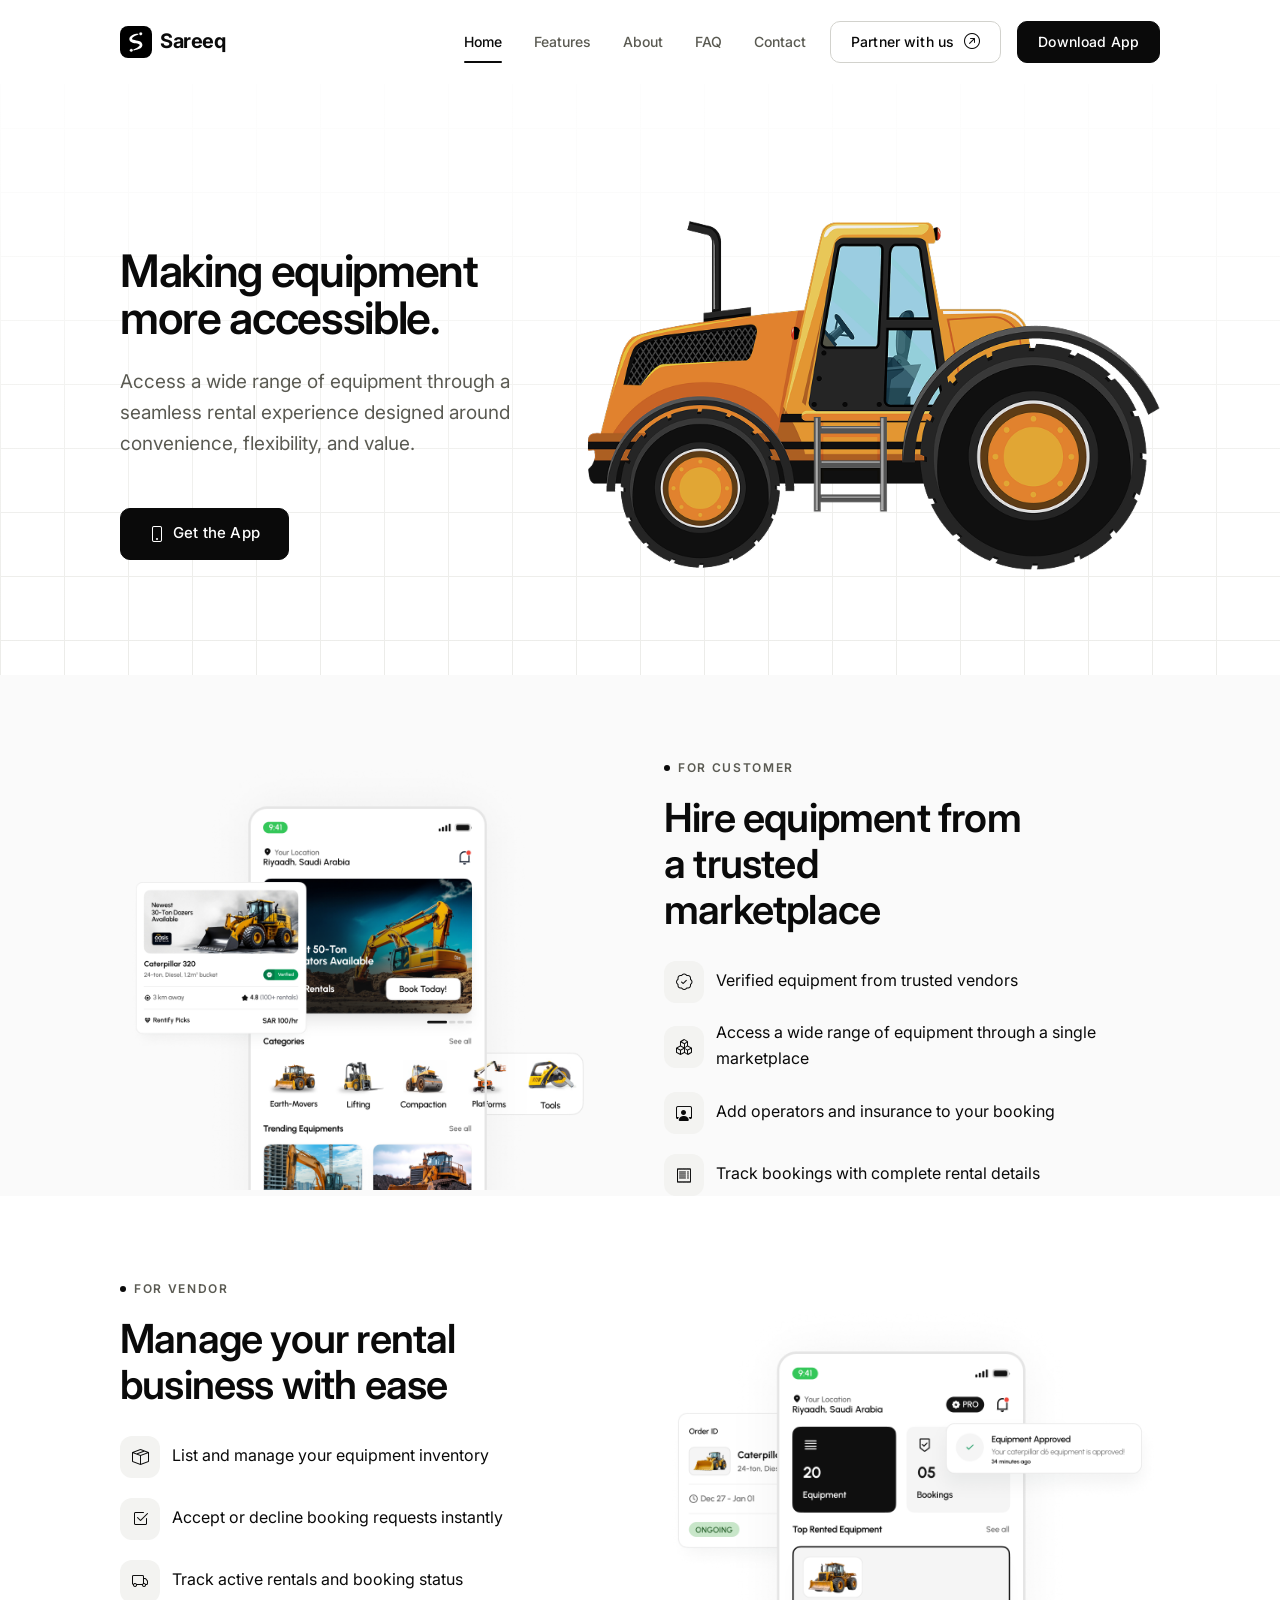
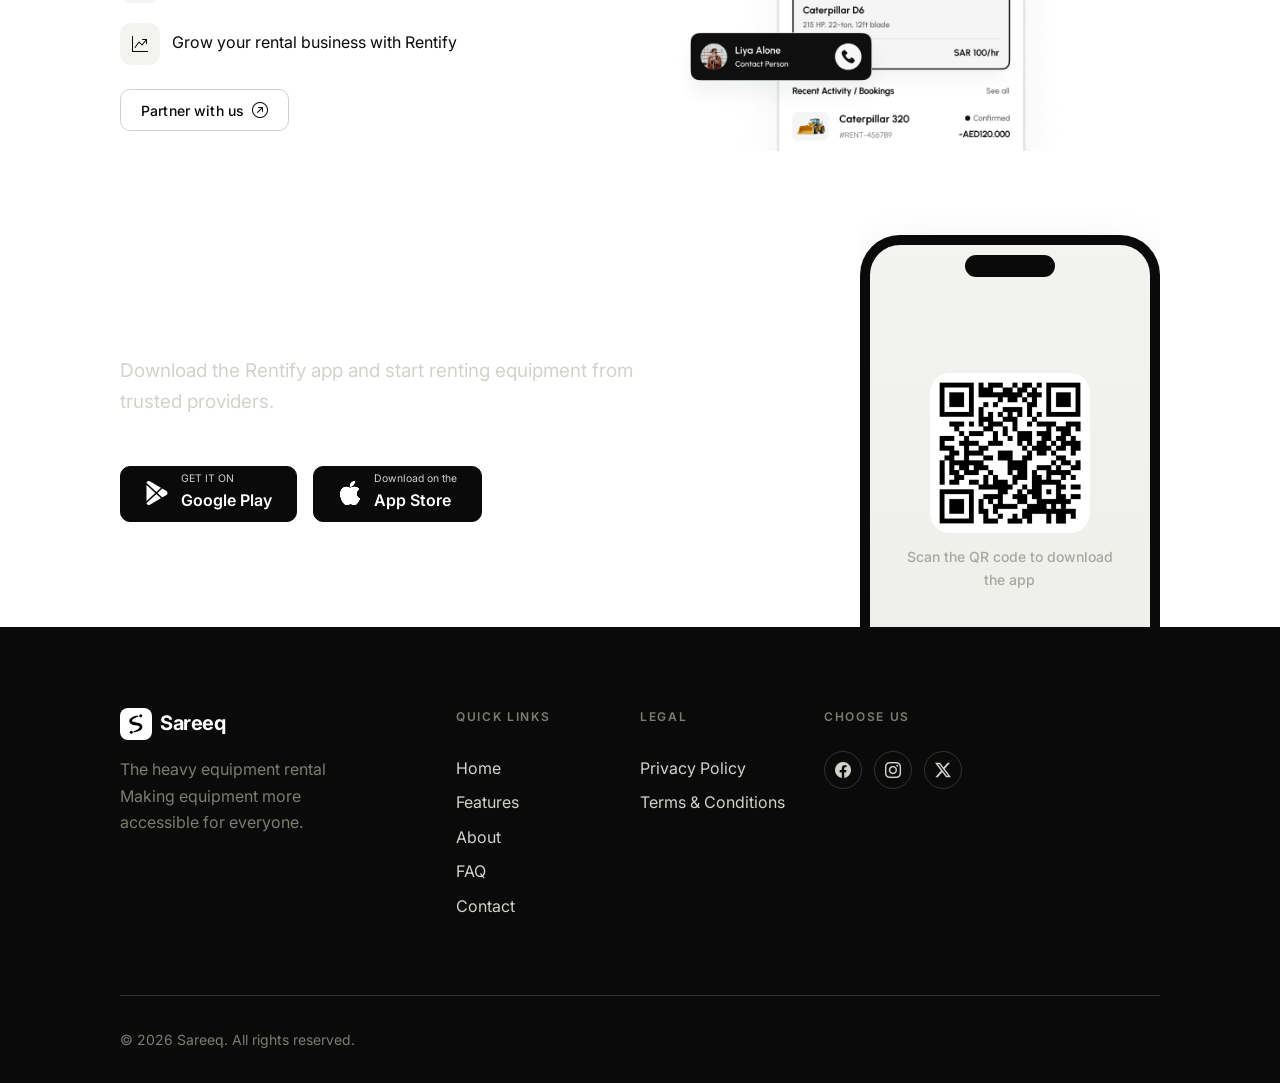
==== index.html @ f8e953ea "commit" ====
<!DOCTYPE html>
<html lang="en">

<head>
  <meta charset="UTF-8">
  <meta name="viewport" content="width=device-width, initial-scale=1.0">
  <title>Sareeq | Home</title>
  <meta name="description"
    content="Rentify is the equipment rental marketplace that connects renters with verified vendors. Browse, book and manage rentals from your phone — or list your own equipment and grow your rental business.">
  <meta name="keywords" content="equipment rental app, rent equipment, rental marketplace, vendor rental app, Rentify">
  <meta name="author" content="Rentify">

  <!-- Open Graph -->
  <meta property="og:type" content="website">
  <meta property="og:title" content="Rentify — Rent Any Equipment. From People You Can Trust.">
  <meta property="og:description"
    content="Browse, book and manage equipment rentals from verified vendors. Download the Rentify app for customers or vendors.">
  <meta property="og:image" content="assets/images/og-cover.jpg">
  <meta property="og:url" content="https://www.rentify.app/">

  <!-- Twitter -->
  <meta name="twitter:card" content="summary_large_image">
  <meta name="twitter:title" content="Rentify — Rent Any Equipment. From People You Can Trust.">
  <meta name="twitter:description" content="The equipment rental marketplace for customers and vendors.">
  <meta name="twitter:image" content="assets/images/og-cover.jpg">

  <link rel="icon" type="image/png" href="assets/images/favicon.png">

  <!-- Fonts -->
  <link rel="preconnect" href="https://fonts.googleapis.com">
  <link rel="preconnect" href="https://fonts.gstatic.com" crossorigin>
  <link href="https://fonts.googleapis.com/css2?family=Inter:wght@400;500;600;700&display=swap" rel="stylesheet">

  <!-- Bootstrap 5.3 -->
  <link href="https://cdn.jsdelivr.net/npm/bootstrap@5.3.3/dist/css/bootstrap.min.css" rel="stylesheet">
  <!-- Bootstrap Icons -->
  <link rel="stylesheet" href="https://cdn.jsdelivr.net/npm/bootstrap-icons@1.11.3/font/bootstrap-icons.css">

  <!-- Rentify Styles -->
  <link rel="stylesheet" href="assets/css/style.css">
  <link rel="stylesheet" href="assets/css/responsive.css">
</head>

<body>

  <!-- ============================================================
       SECTION 1 — NAVIGATION
  ============================================================= -->
  <header class="navbar-rentify">
    <div class="navbar-inner">
      <a href="index.html" class="navbar-logo">
        <img src="assets/images/logo_black.svg" alt="logo_black">
        Sareeq
      </a>
      <div class="d-flex gap-4">
        <nav class="navbar-links" id="navbarLinks" aria-label="Primary">
          <a href="index.html" class="navbar-link is-active">Home</a>
          <a href="pages/features.html" class="navbar-link">Features</a>
          <a href="pages/about.html" class="navbar-link">About</a>
          <a href="pages/faq.html" class="navbar-link">FAQ</a>
          <a href="pages/support.html" class="navbar-link">Contact</a>
        </nav>

        <div class="navbar-cta">
          <a href="#download" class="btn-rentify btn-secondary-rentify btn-rentify-sm d-none d-lg-inline-flex">
            Partner with us <i class="bi bi-arrow-up-right-circle "></i>
          </a>
          <a href="#download" class="btn-rentify btn-primary-rentify btn-rentify-sm d-none d-lg-inline-flex">
            Download App
          </a>
          <button class="navbar-toggle" id="navbarToggle" aria-label="Toggle menu" aria-expanded="false"
            aria-controls="navbarLinks">
            <i class="bi bi-list"></i>
          </button>
        </div>
      </div>
    </div>
  </header>
  <main>

    <!-- ============================================================
         SECTION 2 — HERO
    ============================================================= -->
    <section class="hero-bg-grid"
      style="padding-top: calc(var(--navbar-height) + var(--space-4xl)); padding-bottom: var(--space-3xl);">
      <div class="container-rentify">
        <div class="row align-items-center g-5">
          <div class="col-lg-5" data-animate>
            <!-- <span class="text-eyebrow">YOUR RENTAL PARTNER</span> -->
            <h1 class="text-display mt-3">Making equipment more accessible.</h1>
            <p class="text-body-lg mt-4" style="max-width: 480px;">
              Access a wide range of equipment through a seamless rental experience designed around convenience,
              flexibility, and value.
            </p>
            <div class="d-flex flex-wrap gap-3 mt-5 hero-actions">
              <a href="#download" class="btn-rentify btn-primary-rentify">
                <i class="bi bi-phone"></i> Get the App
              </a>
            </div>

            <!-- <div class="stat-inline mt-5 pt-3">
              <div class="stat-inline-item">
                <p class="text-h3 mb-0">12K+</p>
                <p class="text-caption mb-0">Verified vendors</p>
              </div>
              <div class="stat-inline-item">
                <p class="text-h3 mb-0">80K+</p>
                <p class="text-caption mb-0">Items listed</p>
              </div>
              <div class="stat-inline-item">
                <p class="text-h3 mb-0">4.8/5</p>
                <p class="text-caption mb-0">Average rating</p>
              </div>
            </div> -->
          </div>

          <div class="col-lg-7 hero-img" data-animate data-delay="150">
            <!-- <div class="d-flex justify-content-center gap-4 position-relative">
              <div class="phone-mockup" style="margin-top: 3rem;">
                <div class="phone-mockup-notch"></div>
                <div class="phone-mockup-screen">
                  <div class="app-screen-placeholder">
                    <i class="bi bi-camera-reels"></i>
                    <span>Customer App Screenshot</span>
                  </div>
                </div>
              </div>
              <div class="phone-mockup d-none d-md-block">
                <div class="phone-mockup-notch"></div>
                <div class="phone-mockup-screen">
                  <div class="app-screen-placeholder">
                    <i class="bi bi-graph-up"></i>
                    <span>Vendor App Screenshot</span>
                  </div>
                </div>
              </div>
            </div> -->
            <img src="assets/images/hero_img.png" alt="">
          </div>
        </div>
      </div>
    </section>
    <!-- ============================================================
         SECTION 5 — CUSTOMER APP SHOWCASE
    ============================================================= -->
    <section class="section section-alt pb-0" id="customer-showcase">
      <div class="container-rentify">
        <div class="row align-items-center g-5">
          <div class="col-lg-6 order-lg-2" data-animate>
            <span class="text-eyebrow">For Customer</span>
            <h2 class="text-h2 mt-3 w-75">Hire equipment from a trusted marketplace</h2>
            <ul class="persona-card-list mt-4">
              <li>
                <i class="bi bi-patch-check"></i>
                Verified equipment from trusted vendors
              </li>

              <li>
                <i class="bi bi-boxes"></i>
                Access a wide range of equipment through a single marketplace
              </li>

              <li>
                <i class="bi bi-person-workspace"></i>
                Add operators and insurance to your booking
              </li>

              <li>
                <i class="bi bi-receipt"></i>
                Track bookings with complete rental details
              </li>
            </ul>
          </div>
          <div class="col-lg-6 order-lg-1 d-flex justify-content-center" data-animate data-delay="120">
            <!-- <div class="phone-mockup">
              <div class="phone-mockup-notch"></div>
              <div class="phone-mockup-screen">
                <div class="app-screen-placeholder">
                  <i class="bi bi-grid"></i>
                  <span>Search &amp; Browse Screenshot</span>
                </div>
              </div>
            </div> -->
            <img src="assets/images/Customer_img_1.png" alt="" class="img-fluid">
          </div>
        </div>
      </div>
    </section>

    <!-- ============================================================
         SECTION 6 — VENDOR APP SHOWCASE
    ============================================================= -->
    <section class="section pb-0" id="vendor-showcase">
      <div class="container-rentify">
        <div class="row align-items-center g-5">
          <div class="col-lg-6" data-animate data-delay="120">
            <span class="text-eyebrow">For Vendor</span>
            <h2 class="text-h2 mt-3">Manage your rental <br> business with ease</h2>
            <ul class="persona-card-list mt-4">
              <li>
                <i class="bi bi-box-seam"></i>
                List and manage your equipment inventory
              </li>

              <li>
                <i class="bi bi-check2-square"></i>
                Accept or decline booking requests instantly
              </li>

              <li>
                <i class="bi bi-truck"></i>
                Track active rentals and booking status
              </li>

              <li>
                <i class="bi bi-graph-up-arrow"></i>
                Grow your rental business with Rentify
              </li>
              <!-- <li><i class="bi bi-bar-chart"></i> Analytics on revenue, demand and top items</li>
              <li><i class="bi bi-award"></i> Subscription plans that scale with your business</li> -->
            </ul>
            <a href="#download"
              class="btn-rentify btn-secondary-rentify btn-rentify-sm d-none d-lg-inline-flex mt-4 mb-5">
              Partner with us <i class="bi bi-arrow-up-right-circle "></i>
            </a>
          </div>
          <div class="col-lg-6" data-animate>
            <!-- <div class="phone-mockup d-flex mx-auto mx-lg-0">
              <div class="phone-mockup-notch"></div>
              <div class="phone-mockup-screen">
                <div class="app-screen-placeholder">
                  <i class="bi bi-speedometer2"></i>
                  <span>Vendor Dashboard Screenshot</span>
                </div>
              </div>
            </div> -->
            <img src="assets/images/Vendor_img_1.png" alt="" class="img-fluid">
          </div>
        </div>
      </div>
    </section>

    <!-- ============================================================
         SECTION 11 — DOWNLOAD APPS
    ============================================================= -->
    <section class="section pb-0 pt-0" id="download">
      <div class="container-full">
        <div class="cta-band pb-0 pt-2" data-animate>
          <div class="container-rentify">
            <div class="row align-items-center">
              <div class="col-lg-7">
                <h2 class="text-h2 mt-0">Begin Your Sareeq Journey</h2>
                <p class="text-body-lg mt-3" style="max-width: 520px; color: var(--color-gray-300);">
                  Download the Rentify app and start renting equipment from trusted providers.
                </p>
                <div class="d-flex flex-wrap justify-content-start gap-3 mt-5">
                  <a href="#" class="store-btn" aria-label="Download Customer App on Google Play">
                    <i class="bi bi-google-play"></i>
                    <span><span class="store-btn-text-sm">GET IT ON</span><span class="store-btn-text-lg">Google
                        Play</span></span>
                  </a>
                  <a href="#" class="store-btn" aria-label="Download Customer App on the App Store">
                    <i class="bi bi-apple"></i>
                    <span><span class="store-btn-text-sm">Download on the</span><span class="store-btn-text-lg">App
                        Store</span></span>
                  </a>
                </div>
              </div>
              <div class="col-lg-5 d-flex justify-content-end">
                <!-- <div class="qr width-fit-content">
                  <div class="qr-box">
                    <img src="assets/images/qr_download.png" alt="">
                  </div>
                  <p class="text-body-lg text-white text-center mt-2">Scan here</p>
                </div> -->
                <div class="phone-preview">
                  <div class="phone-mockup" style="margin-top: 3rem;">
                    <div class="phone-mockup-notch"></div>
                    <div class="phone-mockup-screen">
                      <div class="app-screen-placeholder">
                        <!-- <i class="bi bi-camera-reels"></i> -->
                        <div class="qr-box">
                          <img src="assets/images/qr_download.png" alt="">
                        </div>
                        <span>Scan the QR code to download the app</span>
                      </div>
                    </div>
                  </div>
                </div>
              </div>
            </div>
          </div>

          <!-- <div class="cta-band-grid">
            <div class="cta-download-col text-center">
              <i class="bi bi-person fs-2 mb-2"></i>
              <h4 class="text-h4">Customer App</h4>
              <p class="text-body mb-4" style="color: var(--color-gray-400)!important;">Find and book equipment near
                you.</p>
              <div class="d-flex flex-wrap justify-content-center gap-3">
                <a href="#" class="store-btn" aria-label="Download Customer App on Google Play">
                  <i class="bi bi-google-play"></i>
                  <span><span class="store-btn-text-sm">GET IT ON</span><span class="store-btn-text-lg">Google
                      Play</span></span>
                </a>
                <a href="#" class="store-btn" aria-label="Download Customer App on the App Store">
                  <i class="bi bi-apple"></i>
                  <span><span class="store-btn-text-sm">Download on the</span><span class="store-btn-text-lg">App
                      Store</span></span>
                </a>
              </div>
            </div>
            <div class="cta-download-col text-center">
              <i class="bi bi-shop fs-2 mb-2"></i>
              <h4 class="text-h4">Vendor App</h4>
              <p class="text-body mb-4" style="color: var(--color-gray-400)!important;">List equipment and manage
                bookings.</p>
              <div class="d-flex flex-wrap justify-content-center gap-3">
                <a href="#" class="store-btn" aria-label="Download Vendor App on Google Play">
                  <i class="bi bi-google-play"></i>
                  <span><span class="store-btn-text-sm">GET IT ON</span><span class="store-btn-text-lg">Google
                      Play</span></span>
                </a>
                <a href="#" class="store-btn" aria-label="Download Vendor App on the App Store">
                  <i class="bi bi-apple"></i>
                  <span><span class="store-btn-text-sm">Download on the</span><span class="store-btn-text-lg">App
                      Store</span></span>
                </a>
                <a href="#" class="store-btn" aria-label="Download Vendor App on the App Store">
                  <i class="bi bi-globe"></i>
                  <span><span class="store-btn-text-sm">Sign Up on the</span><span class="store-btn-text-lg">Web
                      App</span></span>
                </a>
              </div>
            </div>
          </div> -->
        </div>
      </div>
    </section>

  </main>

  <!-- ============================================================
       SECTION 12 — FOOTER
  ============================================================= -->
  <footer class="footer-rentify">
    <div class="container-rentify">
      <div class="footer-grid">
        <div>
          <a href="index.html" class="navbar-logo" style="color: #fff;">
            <img src="assets/images/logo_white.svg" alt="logo_white">
            Sareeq
          </a>
          <p class="mt-3" style="color: var(--color-gray-500); max-width: 260px;">The heavy equipment rental
            Making equipment more accessible for everyone.</p>
        </div>
        <div>
          <p class="footer-col-title">Quick Links</p>
          <a href="index.html" class="footer-link">Home</a>
          <a href="pages/features.html" class="footer-link">Features</a>
          <a href="pages/about.html" class="footer-link">About</a>
          <a href="pages/faq.html" class="footer-link">FAQ</a>
          <a href="pages/support.html" class="footer-link">Contact</a>
        </div>
        <div>
          <p class="footer-col-title">Legal</p>
          <a href="pages/privacy.html" class="footer-link">Privacy Policy</a>
          <a href="pages/terms.html" class="footer-link">Terms &amp; Conditions</a>
        </div>
        <div>
          <p class="footer-col-title">Choose Us</p>
          <div class="footer-social mt-4">
            <a href="#" aria-label="Rentify on LinkedIn"><i class="bi bi-facebook"></i></a>
            <a href="#" aria-label="Rentify on Instagram"><i class="bi bi-instagram"></i></a>
            <a href="#" aria-label="Rentify on X"><i class="bi bi-twitter-x"></i></a>
            <!-- <a href="#" aria-label="Rentify on LinkedIn"><i class="bi bi-linkedin"></i></a> -->
          </div>
          <!-- <a href="#download" class="footer-link">Customer App</a>
          <a href="#download" class="footer-link">Vendor App</a> -->
        </div>
      </div>

      <div class="footer-bottom">
        <p class="mb-0">&copy; <span data-current-year></span> Sareeq. All rights reserved.</p>
      </div>
    </div>
  </footer>

  <button class="back-to-top" aria-label="Back to top">
    <i class="bi bi-arrow-up"></i>
  </button>

  <!-- Bootstrap Bundle -->
  <script src="https://cdn.jsdelivr.net/npm/bootstrap@5.3.3/dist/js/bootstrap.bundle.min.js"></script>
  <script src="assets/js/main.js"></script>
</body>

</html>
---- assets/css/style.css ----
/* ==========================================================================
   RENTIFY ÃƒÆ’Ã†â€™Ãƒâ€šÃ‚Â¢ÃƒÆ’Ã‚Â¢ÃƒÂ¢Ã¢â€šÂ¬Ã…Â¡Ãƒâ€šÃ‚Â¬ÃƒÆ’Ã‚Â¢ÃƒÂ¢Ã¢â‚¬Å¡Ã‚Â¬Ãƒâ€šÃ‚Â Design Token System
   Monochrome, editorial, app-consistent design language.
   Every value referenced in this stylesheet flows from :root.
   ========================================================================== */

:root {
  /* ---------- Color: Core Monochrome Scale ---------- */
  --color-black: #0A0A0A;
  --color-white: #FFFFFF;
  --color-gray-50: #FAFAFA;
  --color-gray-100: #F3F3F1;
  --color-gray-150: #ECECE9;
  --color-gray-200: #E3E3E0;
  --color-gray-300: #D2D2CD;
  --color-gray-400: #A7A79F;
  --color-gray-500: #7C7C73;
  --color-gray-600: #5A5A52;
  --color-gray-700: #3D3D37;
  --color-gray-800: #232320;
  --color-gray-900: #141412;

  /* ---------- Color: Semantic Roles ---------- */
  --color-bg: var(--color-white);
  --color-bg-alt: var(--color-gray-50);
  --color-bg-inverse: var(--color-black);
  --color-surface: var(--color-white);
  --color-surface-inverse: var(--color-gray-900);

  --color-text-primary: var(--color-black);
  --color-text-secondary: var(--color-gray-600);
  --color-text-tertiary: var(--color-gray-400);
  --color-text-inverse: var(--color-white);
  --color-text-inverse-secondary: var(--color-gray-300);

  --color-border: var(--color-gray-200);
  --color-border-strong: var(--color-gray-300);
  --color-border-inverse: rgba(255, 255, 255, 0.16);

  --color-hover: var(--color-gray-800);
  --color-focus: var(--color-black);
  --color-focus-ring: rgba(10, 10, 10, 0.18);

  --color-badge-bg: var(--color-gray-100);
  --color-badge-text: var(--color-gray-700);
  --color-success: #1F1F1D;

  /* ---------- Typography: Family & Weight ---------- */
  --font-family-base: 'Inter', -apple-system, BlinkMacSystemFont, 'Segoe UI', sans-serif;
  --font-weight-regular: 400;
  --font-weight-medium: 500;
  --font-weight-semibold: 600;
  --font-weight-bold: 700;

  /* ---------- Typography: Scale ---------- */
  --font-size-display: clamp(2.75rem, 2.25vw + 1rem, 5.25rem);
  --font-size-h1: clamp(2.25rem, 3.2vw + 1rem, 3.5rem);
  --font-size-h2: clamp(1.75rem, 2vw + 1rem, 2.5rem);
  --font-size-h3: clamp(1.375rem, 1.2vw + 1rem, 1.75rem);
  --font-size-h4: 1.25rem;
  --font-size-body-lg: 1.1875rem;
  --font-size-body: 1rem;
  --font-size-caption: 0.875rem;
  --font-size-micro: 0.75rem;
  --font-size-button: 0.9375rem;

  --line-height-display: 1.05;
  --line-height-heading: 1.15;
  --line-height-body: 1.65;
  --line-height-caption: 1.5;
  --line-height-tight: 1.2;

  --letter-spacing-display: -0.03em;
  --letter-spacing-heading: -0.02em;
  --letter-spacing-body: 0;
  --letter-spacing-eyebrow: 0.14em;
  --letter-spacing-button: 0.01em;

  /* ---------- Spacing Scale ---------- */
  --space-3xs: 0.25rem;
  --space-2xs: 0.5rem;
  --space-xs: 0.75rem;
  --space-sm: 1rem;
  --space-md: 1.5rem;
  --space-lg: 2rem;
  --space-xl: 3rem;
  --space-2xl: 4.5rem;
  --space-3xl: 6rem;
  --space-4xl: 8rem;

  /* ---------- Layout ---------- */
  /* --container-width: 1240px; */
  --container-width: 85%;
  --container-width-narrow: 800px;
  --container-padding-x: 1.5rem;
  --section-spacing-y: clamp(4.5rem, 6vw, 8rem);
  --section-spacing-y-sm: clamp(3rem, 4vw, 5rem);
  --navbar-height: 84px;
  --navbar-height-scrolled: 68px;
  --footer-padding-y: 5rem;

  /* ---------- Radius ---------- */
  --radius-xs: 6px;
  --radius-sm: 10px;
  --radius-md: 16px;
  --radius-lg: 24px;
  --radius-xl: 32px;
  --radius-pill: 999px;
  --radius-button: 10px;
  --radius-card: 20px;
  --radius-input: 10px;
  --radius-phone: 40px;
  --radius-badge: 999px;

  /* ---------- Borders ---------- */
  --border-width: 1px;
  --border-width-thick: 1.5px;
  --border-style: solid;

  /* ---------- Shadows (very soft, used sparingly) ---------- */
  --shadow-none: none;
  --shadow-xs: 0 1px 2px rgba(10, 10, 10, 0.04);
  --shadow-sm: 0 2px 8px rgba(10, 10, 10, 0.06);
  --shadow-md: 0 8px 24px rgba(10, 10, 10, 0.08);
  --shadow-lg: 0 16px 48px rgba(10, 10, 10, 0.10);
  --shadow-phone: 0 30px 60px rgba(10, 10, 10, 0.16);

  /* ---------- Motion ---------- */
  --duration-fast: 150ms;
  --duration-base: 280ms;
  --duration-slow: 480ms;
  --duration-page: 640ms;
  --ease-standard: cubic-bezier(0.22, 1, 0.36, 1);
  --ease-out: cubic-bezier(0.16, 1, 0.3, 1);
  --transition-base: all var(--duration-base) var(--ease-standard);
  --transition-color: color var(--duration-fast) var(--ease-standard), background-color var(--duration-fast) var(--ease-standard), border-color var(--duration-fast) var(--ease-standard);
  --transition-transform: transform var(--duration-base) var(--ease-standard);

  /* ---------- Components: Buttons ---------- */
  --button-height: 52px;
  --button-height-sm: 42px;
  --button-padding-x: 1.75rem;
  --button-padding-x-sm: 1.25rem;
  --button-gap: 0.5rem;

  /* ---------- Components: Cards ---------- */
  --card-padding: 2rem;
  --card-padding-sm: 1.5rem;
  --card-border-color: var(--color-border);

  /* ---------- Components: Inputs ---------- */
  --input-height: 54px;
  --input-padding-x: 1.125rem;
  --input-border-color: var(--color-border-strong);

  /* ---------- Icons ---------- */
  --icon-size-sm: 18px;
  --icon-size-md: 24px;
  --icon-size-lg: 32px;
  --icon-size-xl: 44px;

  /* ---------- Z-Index Scale ---------- */
  --z-base: 1;
  --z-dropdown: 10;
  --z-sticky: 100;
  --z-overlay: 500;
  --z-modal: 800;
  --z-toast: 900;

  /* ---------- Phone Mockup ---------- */
  --phone-width: 300px;
  --phone-border-width: 10px;

  --color-glow-soft: rgba(10, 10, 10, 0.07);
  --workflow-ratio: 1000 / 620;
  --workflow-line-color: var(--color-border-strong);
  --workflow-line-color-active: var(--color-gray-600);
  --workflow-dot-size: 10px;
}

/* ==========================================================================
   Reset & Base
   ========================================================================== */

* {
  box-sizing: border-box;
}

html {
  scroll-behavior: smooth;
  -webkit-font-smoothing: antialiased;
}

body {
  font-family: var(--font-family-base);
  font-size: var(--font-size-body);
  line-height: var(--line-height-body);
  color: var(--color-text-primary);
  background-color: var(--color-bg);
  font-weight: var(--font-weight-regular);
  overflow-x: hidden;
}

@media (prefers-reduced-motion: reduce) {
  html {
    scroll-behavior: auto;
  }

  * {
    animation-duration: 0.001ms !important;
    animation-iteration-count: 1 !important;
    transition-duration: 0.001ms !important;
    scroll-behavior: auto !important;
  }
}

[data-animate] {
  opacity: 0;
  transform: translateY(24px);
  transition: opacity var(--duration-slow) var(--ease-out), transform var(--duration-slow) var(--ease-out);
}

[data-animate].is-visible {
  opacity: 1;
  transform: translateY(0);
}

@media (prefers-reduced-motion: reduce) {
  [data-animate] {
    opacity: 1;
    transform: none;
    transition: none;
  }
}



a {
  text-decoration: none;
  color: inherit;
  transition: var(--transition-color);
}

img {
  max-width: 100%;
  display: block;
}

ul {
  list-style: none;
  padding: 0;
  margin: 0;
}

i {
  font-size: 1rem;
}

:focus-visible {
  outline: 2px solid var(--color-focus);
  outline-offset: 3px;
  border-radius: var(--radius-xs);
}

button {
  font-family: inherit;
}

/* ==========================================================================
   Layout Primitives
   ========================================================================== */

.container-rentify {
  width: 100%;
  max-width: var(--container-width);
  margin-inline: auto;
  padding-inline: var(--container-padding-x);
}

.container-narrow {
  width: 100%;
  max-width: var(--container-width-narrow);
  margin-inline: auto;
  padding-inline: var(--container-padding-x);
}

.container-full {
  width: 100%;
  max-width: 100%;
}

.section {
  padding-block: var(--section-spacing-y);
}

.section-sm {
  padding-block: var(--section-spacing-y-sm);
}

.section-alt {
  background-color: var(--color-bg-alt);
}

.section-inverse {
  background-color: var(--color-bg-inverse);
  color: var(--color-text-inverse);
}

/* ==========================================================================
   Typography
   ========================================================================== */

.text-display {
  font-size: var(--font-size-display);
  line-height: var(--line-height-display);
  letter-spacing: var(--letter-spacing-display);
  font-weight: var(--font-weight-semibold);
  margin: 0;
}

.text-h1 {
  font-size: var(--font-size-h1);
  line-height: var(--line-height-heading);
  letter-spacing: var(--letter-spacing-heading);
  font-weight: var(--font-weight-semibold);
  margin: 0;
}

.text-h2 {
  font-size: var(--font-size-h2);
  line-height: var(--line-height-heading);
  letter-spacing: var(--letter-spacing-heading);
  font-weight: var(--font-weight-semibold);
  margin: 0;
  text
}

.text-h3 {
  font-size: var(--font-size-h3);
  line-height: var(--line-height-heading);
  letter-spacing: var(--letter-spacing-heading);
  font-weight: var(--font-weight-semibold);
  margin: 0;
}

.text-h4 {
  font-size: var(--font-size-h4);
  line-height: var(--line-height-tight);
  font-weight: var(--font-weight-semibold);
  margin: 0;
}

.text-body-lg {
  font-size: var(--font-size-body-lg);
  line-height: var(--line-height-body);
  color: var(--color-text-secondary);
  font-weight: var(--font-weight-regular);
}

.text-body {
  font-size: var(--font-size-body);
  line-height: var(--line-height-body);
  color: var(--color-text-secondary);
}

.text-caption {
  font-size: var(--font-size-caption);
  line-height: var(--line-height-caption);
  color: var(--color-text-tertiary);
}

.text-eyebrow {
  font-size: var(--font-size-micro);
  letter-spacing: var(--letter-spacing-eyebrow);
  text-transform: uppercase;
  font-weight: var(--font-weight-semibold);
  color: var(--color-text-secondary);
  display: inline-flex;
  align-items: center;
  gap: var(--space-2xs);
}

.text-eyebrow::before {
  content: '';
  width: 6px;
  height: 6px;
  border-radius: 50%;
  background-color: var(--color-black);
  display: inline-block;
}

.section-inverse .text-eyebrow::before {
  background-color: var(--color-white);
}

.section-inverse .text-eyebrow,
.section-inverse .text-body,
.section-inverse .text-body-lg {
  color: var(--color-text-inverse-secondary);
}

.section-inverse .text-h1,
.section-inverse .text-h2,
.section-inverse .text-h3,
.section-inverse .text-h4,
.section-inverse .text-display {
  color: var(--color-text-inverse);
}

.text-muted-rentify {
  color: var(--color-text-secondary);
}

/* ==========================================================================
   Buttons
   ========================================================================== */

.btn-rentify {
  display: inline-flex;
  align-items: center;
  justify-content: center;
  gap: var(--button-gap);
  height: var(--button-height);
  padding-inline: var(--button-padding-x);
  border-radius: var(--radius-button);
  font-size: var(--font-size-button);
  font-weight: var(--font-weight-medium);
  letter-spacing: var(--letter-spacing-button);
  white-space: nowrap;
  border: var(--border-width-thick) solid transparent;
  cursor: pointer;
  transition: var(--transition-base);
}

.btn-rentify-sm {
  height: var(--button-height-sm);
  padding-inline: var(--button-padding-x-sm);
  font-size: var(--font-size-caption);
}

.btn-primary-rentify {
  background-color: var(--color-black);
  color: var(--color-white);
  border-color: var(--color-black);
}

.btn-primary-rentify:hover {
  background-color: var(--color-hover);
  border-color: var(--color-hover);
  color: var(--color-white);
  transform: translateY(-2px);
}

.btn-secondary-rentify {
  background-color: var(--color-white);
  color: var(--color-black);
  border-color: var(--color-border-strong);
}

.btn-secondary-rentify:hover {
  border-color: var(--color-black);
  transform: translateY(-2px);
}

.btn-tirtiary-rentify {
  background-color: transparent;
  color: var(--color-black);
  border: none;
}

.btn-tirtiary-rentify::after {
  content: "\F138";
  font-family: "bootstrap-icons";
  font-size: 1rem;
  color: var(--color-black);
}

.section-inverse .btn-secondary-rentify {
  background-color: transparent;
  color: var(--color-white);
  border-color: var(--color-border-inverse);
}

.section-inverse .btn-secondary-rentify:hover {
  border-color: var(--color-white);
}

.section-inverse .btn-primary-rentify {
  background-color: var(--color-white);
  color: var(--color-black);
  border-color: var(--color-white);
}

.section-inverse .btn-primary-rentify:hover {
  background-color: var(--color-gray-200);
  border-color: var(--color-gray-200);
}

.btn-block-rentify {
  width: 100%;
}

/* ==========================================================================
   Badges / Pills ÃƒÆ’Ã†â€™Ãƒâ€šÃ‚Â¢ÃƒÆ’Ã‚Â¢ÃƒÂ¢Ã¢â€šÂ¬Ã…Â¡Ãƒâ€šÃ‚Â¬ÃƒÆ’Ã‚Â¢ÃƒÂ¢Ã¢â‚¬Å¡Ã‚Â¬Ãƒâ€šÃ‚Â echoes mobile-app "verified" chips
   ========================================================================== */

.badge-rentify {
  display: inline-flex;
  align-items: center;
  gap: var(--space-3xs);
  padding: var(--space-3xs) var(--space-sm);
  border-radius: var(--radius-badge);
  background-color: var(--color-badge-bg);
  color: var(--color-badge-text);
  font-size: var(--font-size-micro);
  font-weight: var(--font-weight-medium);
  border: var(--border-width) solid var(--color-border);
}

.badge-rentify i {
  font-size: 0.9em;
}

/* ==========================================================================
   Navigation
   ========================================================================== */

.navbar-rentify {
  position: fixed;
  top: 0;
  left: 0;
  right: 0;
  z-index: var(--z-sticky);
  height: var(--navbar-height);
  display: flex;
  align-items: center;
  background-color: rgba(255, 255, 255, 0.82);
  backdrop-filter: blur(14px);
  -webkit-backdrop-filter: blur(14px);
  border-bottom: var(--border-width) solid transparent;
  transition: height var(--duration-base) var(--ease-standard), border-color var(--duration-base) var(--ease-standard), background-color var(--duration-base) var(--ease-standard);
}

.navbar-rentify.is-scrolled {
  height: var(--navbar-height-scrolled);
  border-bottom-color: var(--color-border);
}

.navbar-inner {
  width: 100%;
  max-width: var(--container-width);
  margin-inline: auto;
  padding-inline: var(--container-padding-x);
  display: flex;
  align-items: center;
  justify-content: space-between;
}

.navbar-logo {
  display: flex;
  align-items: center;
  gap: var(--space-2xs);
  font-weight: var(--font-weight-bold);
  font-size: 1.25rem;
  letter-spacing: var(--letter-spacing-heading);
  color: var(--color-black);
}

.navbar-logo-mark {
  width: 30px;
  height: 30px;
  border-radius: 9px;
  background-color: var(--color-black);
  display: inline-flex;
  align-items: center;
  justify-content: center;
  color: var(--color-white);
  font-size: 0.95rem;
}

.navbar-links {
  display: flex;
  align-items: center;
  gap: var(--space-lg);
}

.navbar-link {
  font-size: var(--font-size-caption);
  font-weight: var(--font-weight-medium);
  color: var(--color-text-secondary);
  position: relative;
  padding-block: var(--space-3xs);
}

.navbar-link:hover,
.navbar-link.is-active {
  color: var(--color-black);
}

.navbar-link.is-active::after {
  content: '';
  position: absolute;
  left: 0;
  right: 0;
  bottom: -6px;
  height: 2px;
  background-color: var(--color-black);
  border-radius: var(--radius-pill);
}

.navbar-cta {
  display: flex;
  align-items: center;
  gap: var(--space-sm);
}

.navbar-cta i {
  font-size: 1rem;
  margin-left: 0.125rem;
}

.navbar-toggle {
  display: none;
  width: 42px;
  height: 42px;
  border-radius: var(--radius-sm);
  border: var(--border-width) solid var(--color-border);
  background: var(--color-white);
  align-items: center;
  justify-content: center;
  font-size: 1.25rem;
}

/* ==========================================================================
   Cards ÃƒÆ’Ã†â€™Ãƒâ€šÃ‚Â¢ÃƒÆ’Ã‚Â¢ÃƒÂ¢Ã¢â€šÂ¬Ã…Â¡Ãƒâ€šÃ‚Â¬ÃƒÆ’Ã‚Â¢ÃƒÂ¢Ã¢â‚¬Å¡Ã‚Â¬Ãƒâ€šÃ‚Â mirror the rounded, bordered "app card" language
   ========================================================================== */

.card-rentify {
  background-color: var(--color-surface);
  border: var(--border-width) solid var(--card-border-color);
  border-radius: var(--radius-card);
  padding: var(--card-padding);
  transition: var(--transition-base);
}

.card-rentify:hover {
  box-shadow: var(--shadow-md);
  transform: translateY(-4px);
  border-color: var(--color-border-strong);
}

.card-rentify-flat {
  background-color: var(--color-bg-alt);
  border: var(--border-width) solid var(--color-border);
  border-radius: var(--radius-card);
  padding: var(--card-padding);
}

.card-icon-tile {
  width: var(--icon-size-xl);
  height: var(--icon-size-xl);
  border-radius: var(--radius-sm);
  background-color: var(--color-black);
  color: var(--color-white);
  display: inline-flex;
  align-items: center;
  justify-content: center;
  font-size: 1.15rem;
  margin-bottom: var(--space-md);
}

.card-rentify-inverse {
  background-color: var(--color-black);
  color: var(--color-white);
  border-radius: var(--radius-card);
  padding: var(--card-padding);
}

.card-rentify-inverse .card-icon-tile {
  background-color: var(--color-white);
  color: var(--color-black);
}

.card-rentify-inverse .text-body {
  color: var(--color-gray-400) !important;
}


/* ==========================================================================
   Phone Mockup ÃƒÆ’Ã†â€™Ãƒâ€šÃ‚Â¢ÃƒÆ’Ã‚Â¢ÃƒÂ¢Ã¢â€šÂ¬Ã…Â¡Ãƒâ€šÃ‚Â¬ÃƒÆ’Ã‚Â¢ÃƒÂ¢Ã¢â‚¬Å¡Ã‚Â¬Ãƒâ€šÃ‚Â the signature ecosystem element
   ========================================================================== */
.phone-preview {
  height: 440px;
  /* Visible area */
  overflow: hidden;
  position: relative;
}

.phone-mockup {
  position: relative;
  width: var(--phone-width);
  aspect-ratio: 300 / 610;
  border-radius: var(--radius-phone);
  background-color: var(--color-black);
  padding: var(--phone-border-width);
  box-shadow: var(--shadow-phone);
}

.phone-mockup-screen {
  width: 100%;
  height: 100%;
  border-radius: calc(var(--radius-phone) - var(--phone-border-width));
  overflow: hidden;
  /* background-color: var(--color-gray-100); */
  background-color: #FFFFFF;
  position: relative;
}

.phone-mockup-screen img {
  width: 100%;
  height: 100%;
  object-fit: cover;
}

.phone-mockup-notch {
  position: absolute;
  top: 20px;
  left: 50%;
  transform: translateX(-50%);
  width: 90px;
  height: 22px;
  border-radius: var(--radius-pill);
  background-color: var(--color-black);
  z-index: 2;
}

.phone-mockup-float {
  position: absolute;
}

/* ==========================================================================
   App Screen Placeholder (used until real screenshots are supplied)
   ========================================================================== */

.app-screen-placeholder {
  width: 100%;
  height: 100%;
  display: flex;
  flex-direction: column;
  align-items: center;
  justify-content: start;
  padding-top: 3rem;
  gap: var(--space-xs);
  background: linear-gradient(180deg, var(--color-gray-100) 0%, var(--color-gray-150) 100%);
  color: var(--color-text-tertiary);
  text-align: center;
  padding: var(--space-4xl) var(--space-lg);
}

.app-screen-placeholder i {
  font-size: 2rem;
}

.app-screen-placeholder span {
  font-size: var(--font-size-caption);
  font-weight: var(--font-weight-medium);
}

/* ==========================================================================
   Store Buttons
   ========================================================================== */

.store-btn {
  display: inline-flex;
  align-items: center;
  gap: var(--space-xs);
  padding: var(--space-2xs) var(--space-md);
  border-radius: var(--radius-sm);
  background-color: var(--color-black);
  color: var(--color-white);
  border: var(--border-width-thick) solid var(--color-black);
  height: 56px;
  transition: var(--transition-base);
}

.store-btn:hover {
  background-color: var(--color-hover);
  color: var(--color-white);
  transform: translateY(-2px);
}

.store-btn i {
  font-size: 1.5rem;
}

.store-btn-text-sm {
  font-size: 0.65rem;
  color: var(--color-gray-300);
  display: block;
  line-height: 1;
  margin-bottom: 2px;
}

.store-btn-text-lg {
  font-size: 1rem;
  font-weight: var(--font-weight-semibold);
  line-height: 1;
}

.store-btn-outline {
  background-color: transparent;
  color: var(--color-black);
  border-color: var(--color-border-strong);
}

.store-btn-outline .store-btn-text-sm {
  color: var(--color-text-tertiary);
}

.store-btn-outline:hover {
  border-color: var(--color-black);
}

/* ==========================================================================
   Section Header
   ========================================================================== */

.section-header {
  max-width: 640px;
  margin-bottom: var(--space-2xl);
}

.section-header.is-centered {
  margin-inline: auto;
  text-align: center;
}

.section-header .text-eyebrow {
  margin-bottom: var(--space-sm);
}

.section-header .text-h2 {
  margin-top: var(--space-sm);
}

/* ==========================================================================
   Divider
   ========================================================================== */

.divider-rentify {
  height: var(--border-width);
  background-color: var(--color-border);
  border: none;
  margin: 0;
}

/* ==========================================================================
   Persona Cards (Customer vs Vendor)
   ========================================================================== */

.persona-card {
  border-radius: var(--radius-lg);
  padding: var(--space-2xl) var(--space-xl);
  height: 100%;
  transition: var(--transition-base);
  position: relative;
  overflow: hidden;
}

.persona-card-customer {
  background-color: var(--color-bg-alt);
  border: var(--border-width) solid var(--color-border);
}

.persona-card-vendor {
  background-color: var(--color-black);
  color: var(--color-white);
}

.persona-card:hover {
  transform: translateY(-6px);
}

.persona-card-list {
  margin-top: var(--space-lg);
  display: flex;
  flex-direction: column;
  gap: var(--space-sm);
}

.persona-card-list li {
  display: flex;
  align-items: center;
  gap: var(--space-xs);
  font-size: var(--font-size-body);
}

.persona-card-list i {
  margin-top: 4px;
  font-size: 1rem;
  padding: 0.5rem 0.75rem;
  background-color: var(--color-gray-100);
  border-radius: 12px;
}

/* ==========================================================================
   Timeline (How Rentify Works)
   ========================================================================== */

.timeline-rentify {
  position: relative;
}

.timeline-step {
  display: flex;
  gap: var(--space-lg);
  padding-block: var(--space-lg);
  border-top: var(--border-width) solid var(--color-border);
}

.timeline-step:last-child {
  padding-bottom: 0;
}

.timeline-step-index {
  font-size: var(--font-size-caption);
  font-weight: var(--font-weight-semibold);
  color: var(--color-text-tertiary);
  min-width: 48px;
  padding-top: 2px;
}

/* ==========================================================================
   Category Grid
   ========================================================================== */

.category-tile {
  border: var(--border-width) solid var(--color-border);
  border-radius: var(--radius-md);
  padding: var(--space-lg) var(--space-md);
  display: flex;
  flex-direction: column;
  gap: var(--space-md);
  transition: var(--transition-base);
  height: 100%;
}

.category-tile:hover {
  border-color: var(--color-black);
  transform: translateY(-3px);
}

.category-tile i {
  font-size: var(--icon-size-lg);
}

/* ==========================================================================
   Accordion (FAQ)
   ========================================================================== */

.accordion-rentify .accordion-item {
  border: none;
  border-bottom: var(--border-width) solid var(--color-border);
  background: transparent;
}

.accordion-rentify .accordion-item:first-child {
  border-top: var(--border-width) solid var(--color-border);
}

.accordion-rentify .accordion-button {
  background: transparent;
  font-size: var(--font-size-body-lg);
  font-weight: var(--font-weight-medium);
  color: var(--color-text-primary);
  padding: var(--space-lg) 0;
  box-shadow: none;
}

.accordion-rentify .accordion-button:focus {
  box-shadow: none;
}

.accordion-rentify .accordion-button::after {
  background-image: none;
  font-family: 'bootstrap-icons';
  content: '\F4FE';
  font-size: 1.5rem;
  transition: transform var(--duration-base) var(--ease-standard);
}

.accordion-rentify .accordion-button:not(.collapsed)::after {
  transform: rotate(45deg);
}

.accordion-rentify .accordion-button:not(.collapsed) {
  color: var(--color-black);
}

.accordion-rentify .accordion-body {
  padding: 0 0 var(--space-lg);
  color: var(--color-text-secondary);
  font-size: var(--font-size-body);
  max-width: 90%;
}

/* ==========================================================================
   Forms
   ========================================================================== */

.form-label-rentify {
  font-size: var(--font-size-caption);
  font-weight: var(--font-weight-medium);
  margin-bottom: var(--space-2xs);
  display: block;
}

.form-control-rentify {
  width: 100%;
  height: var(--input-height);
  border-radius: var(--radius-input);
  border: var(--border-width) solid var(--input-border-color);
  padding-inline: var(--input-padding-x);
  font-size: var(--font-size-body);
  background-color: var(--color-white);
  transition: var(--transition-base);
}

textarea.form-control-rentify {
  height: auto;
  min-height: 150px;
  padding-block: var(--space-sm);
  resize: vertical;
}

.form-control-rentify:focus {
  outline: none;
  border-color: var(--color-black);
  box-shadow: 0 0 0 4px var(--color-focus-ring);
}

/* ==========================================================================
   Download / CTA Band
   ========================================================================== */

.cta-band {
  background-image: url(../images/heavy_equip.jpg);
  background-repeat: no-repeat;
  background-size: cover;
  background-position: 0rem -12rem;
  /* border-radius: var(--radius-xl); */
  padding: var(--space-2xl) 0;
  /* background-color: var(--color-black); */
  color: var(--color-white);
  text-align: left;
  position: relative;
  overflow: hidden;
}

.cta-band::after {
  /* background-color: rgba(0, 0, 0, 0.5); */
}

.cta-band-grid {
  display: grid;
  grid-template-columns: 1fr 1fr;
  gap: var(--space-xl);
  margin-top: var(--space-2xl);
  text-align: left;
}

.cta-download-col {
  border: var(--border-width) solid var(--color-border-inverse);
  background-color: rgba(0, 0, 0, 0.1);
  backdrop-filter: blur(04px);
  border-radius: var(--radius-md);
  padding: var(--space-xl);
}

/* ==========================================================================
   Footer
   ========================================================================== */

.footer-rentify {
  background-color: var(--color-black);
  color: var(--color-gray-300);
  padding-block: var(--footer-padding-y) var(--space-lg);
}

.footer-grid {
  display: grid;
  grid-template-columns: 2fr 1fr 1fr 1fr 1fr;
  gap: var(--space-lg);
  padding-bottom: var(--space-2xl);
  border-bottom: var(--border-width) solid var(--color-border-inverse);
}

/* .footer-grid {
  display: grid;
  grid-template-columns: 1fr repeat(4, auto);
}

.footer-grid> :first-child {
  justify-self: start;
}

.footer-grid> :not(:first-child) {
  justify-self: end;
} */

.footer-col-title {
  font-size: var(--font-size-micro);
  letter-spacing: var(--letter-spacing-eyebrow);
  text-transform: uppercase;
  color: var(--color-gray-500);
  margin-bottom: var(--space-md);
  font-weight: var(--font-weight-semibold);
}

.footer-link {
  display: block;
  color: var(--color-gray-300);
  font-size: var(--font-size-body);
  padding-block: var(--space-3xs);
}

.footer-link:hover {
  color: var(--color-white);
}

.footer-bottom {
  display: flex;
  align-items: center;
  justify-content: space-between;
  padding-top: var(--space-lg);
  font-size: var(--font-size-caption);
  color: var(--color-gray-500);
}

.footer-social {
  display: flex;
  gap: var(--space-xs);
}

.footer-social a {
  width: 38px;
  height: 38px;
  border-radius: 50%;
  border: var(--border-width) solid var(--color-border-inverse);
  display: inline-flex;
  align-items: center;
  justify-content: center;
  color: var(--color-gray-300);
  transition: var(--transition-base);
}

.footer-social a:hover {
  border-color: var(--color-white);
  color: var(--color-white);
}

/* ==========================================================================
   Animations
   ========================================================================== */

[data-animate] {
  opacity: 0;
  transform: translateY(24px);
  transition: opacity var(--duration-slow) var(--ease-out), transform var(--duration-slow) var(--ease-out);
}

[data-animate].is-visible {
  opacity: 1;
  transform: translateY(0);
}

[data-animate="fade"] {
  transform: none;
}

@media (prefers-reduced-motion: reduce) {
  [data-animate] {
    opacity: 1;
    transform: none;
    transition: none;
  }
}

/* ==========================================================================
   Utility
   ========================================================================== */

/* .hero-bg-grid {
  background-image:
    linear-gradient(to right, var(--color-gray-150) 1px, transparent 1px),
    linear-gradient(to bottom, var(--color-gray-150) 1px, transparent 1px);
  background-size: 64px 64px;
} */


.hero-bg-grid {
  content: "";
  position: relative;
  inset: 0;

  background-image:
    linear-gradient(to right, var(--color-gray-150) 1px, transparent 1px),
    linear-gradient(to bottom, var(--color-gray-150) 1px, transparent 1px);

  background-size: 64px 64px;
  z-index: 1;
}

.hero-bg-grid::before {
  content: "";
  position: absolute;
  inset: 0;
  z-index: -1;
  background: linear-gradient(to top,
      rgba(255, 255, 255, 0) 0%,
      rgba(255, 255, 255, .3) 40%,
      rgba(255, 255, 255, .8) 70%,
      rgba(255, 255, 255, 1) 100%);
}

.container-rentify {
  z-index: 1;
}

.page-hero {
  padding-top: calc(var(--navbar-height) + var(--space-2xl));
  padding-bottom: var(--space-2xl);
}

.stat-inline {
  display: flex;
  gap: var(--space-2xl);
  flex-wrap: wrap;
}

.stat-inline-item .text-h2 {
  margin-bottom: var(--space-3xs);
}

.avatar-stack {
  display: flex;
}

.avatar-stack span {
  width: 38px;
  height: 38px;
  border-radius: 50%;
  background-color: var(--color-gray-200);
  border: 2px solid var(--color-white);
  margin-left: -10px;
  display: inline-flex;
  align-items: center;
  justify-content: center;
  font-size: var(--font-size-micro);
  font-weight: var(--font-weight-semibold);
  color: var(--color-text-secondary);
}

.avatar-stack span:first-child {
  margin-left: 0;
}

.back-to-top {
  position: fixed;
  right: var(--space-lg);
  bottom: var(--space-lg);
  width: 48px;
  height: 48px;
  border-radius: 50%;
  background-color: var(--color-black);
  color: var(--color-white);
  display: flex;
  align-items: center;
  justify-content: center;
  opacity: 0;
  visibility: hidden;
  transform: translateY(12px);
  transition: var(--transition-base);
  z-index: var(--z-sticky);
  border: none;
}

.back-to-top.is-visible {
  opacity: 1;
  visibility: visible;
  transform: translateY(0);
}

.how-it-works-section {
  position: relative;
  overflow: hidden;
}

.how-it-works-section::before {
  content: '';
  position: absolute;
  inset: 0;
  background-image:
    linear-gradient(to right, var(--color-gray-150) 1px, transparent 1px),
    linear-gradient(to bottom, var(--color-gray-150) 1px, transparent 1px);
  background-size: 64px 64px;
  -webkit-mask-image: linear-gradient(to bottom, transparent, var(--color-black) 25%, var(--color-black) 75%, transparent);
  mask-image: linear-gradient(to bottom, transparent, var(--color-black) 25%, var(--color-black) 75%, transparent);
  pointer-events: none;
  z-index: 0;
}

.how-it-works-section>.container-rentify {
  position: relative;
  z-index: 1;
}

.workflow-subtext {
  max-width: 620px;
}

/* ---------- Canvas (desktop diagram) ---------- */

.workflow-canvas {
  position: relative;
  width: 100%;
  aspect-ratio: var(--workflow-ratio);
  margin-top: var(--space-2xl);
}

.workflow-svg {
  position: absolute;
  inset: 0;
  width: 100%;
  height: 100%;
  z-index: 0;
}

.workflow-line {
  fill: none;
  stroke: var(--workflow-line-color);
  stroke-width: 2;
  stroke-linecap: round;
  transition: stroke-dashoffset var(--duration-slow) var(--ease-out), stroke var(--duration-base) var(--ease-standard);
}

.workflow-canvas:hover .workflow-line {
  stroke: var(--workflow-line-color-active);
}

.workflow-dot {
  fill: var(--color-black);
  opacity: 0;
  transform-origin: center;
  transform: scale(0.4);
  transition: opacity var(--duration-base) var(--ease-out), transform var(--duration-base) var(--ease-out);
}

.workflow-dot.is-visible {
  opacity: 1;
  transform: scale(1);
}

/* ---------- Nodes ---------- */

.workflow-node {
  position: absolute;
  z-index: 1;
  display: flex;
  flex-direction: column;
}

.workflow-node-label {
  display: inline-flex;
  align-items: center;
  gap: var(--space-3xs);
  font-size: 12px;
  font-weight: var(--font-weight-semibold);
  letter-spacing: var(--letter-spacing-eyebrow);
  text-transform: uppercase;
  color: var(--color-text-tertiary);
  margin-bottom: var(--space-sm);
}

.workflow-node .workflow-node-label i {
  font-size: var(--font-size-body);
}

/* Customer branch */
.wf-node--customer-1 {
  left: 0%;
  top: 4.5%;
  width: 24%;
}

.wf-node--customer-2 {
  left: 0%;
  top: 31%;
  width: 24%;
}

/* Vendor branch */
.wf-node--vendor-1 {
  left: 76%;
  top: 4.5%;
  width: 24%;
}

.wf-node--vendor-2 {
  left: 76%;
  top: 31%;
  width: 24%;
}

.wf-node--vendor-1 .workflow-node-label,
.wf-node--vendor-2 .workflow-node-label {
  align-self: flex-end;
}

.wf-node--customer-1,
.wf-node--vendor-1 {
  justify-content: flex-end;
}

/* Marketplace hub */
.wf-node--hub {
  left: 36%;
  top: 21%;
  width: 28%;
  z-index: 2;
}

/* Shared chain */
.wf-chain-1 {
  left: 1.5%;
  top: 76%;
  width: 16.5%;
}

.wf-chain-2 {
  left: 21.5%;
  top: 76%;
  width: 16.5%;
}

.wf-chain-3 {
  left: 41.5%;
  top: 76%;
  width: 16.5%;
}

.wf-chain-4 {
  left: 61.5%;
  top: 76%;
  width: 16.5%;
}

.wf-chain-5 {
  left: 81.5%;
  top: 76%;
  width: 16.5%;
}

/* ---------- Cards ---------- */

.workflow-card {
  border-radius: var(--radius-card);
  padding: var(--space-md);
  transition: var(--transition-base);
  position: relative;
}

.workflow-card-icon {
  width: var(--icon-size-xl);
  height: var(--icon-size-xl);
  border-radius: var(--radius-sm);
  display: inline-flex;
  align-items: center;
  justify-content: center;
  font-size: 1.15rem;
  margin-bottom: var(--space-sm);
}

.workflow-card-title {
  margin: 0 0 var(--space-3xs);
  font-size: 1.05rem;
}

.workflow-card:hover {
  transform: translateY(-5px);
  box-shadow: var(--shadow-md);
}

.workflow-card:hover .workflow-card-icon i {
  transform: scale(1.12);
  display: inline-block;
  transition: transform var(--duration-base) var(--ease-standard);
}

.workflow-card-customer {
  background-color: var(--color-surface);
  border: var(--border-width-thick) solid var(--color-border-strong);
}

.workflow-card-customer .workflow-card-icon {
  background-color: var(--color-black);
  color: var(--color-white);
}

.workflow-card-vendor {
  background-color: var(--color-black);
  color: var(--color-white);
  border: var(--border-width-thick) solid var(--color-black);
}

.workflow-card-vendor .text-caption {
  color: var(--color-gray-400);
}

.workflow-card-vendor .workflow-card-icon {
  background-color: var(--color-white);
  color: var(--color-black);
}

.workflow-card-hub {
  height: 100%;
  background-color: var(--color-white);
  border: 3px solid var(--color-black);
  box-shadow: var(--shadow-lg);
  padding: var(--space-xl);
  text-align: center;
  display: flex;
  flex-direction: column;
  align-items: center;
  justify-content: center;
}

.workflow-card-icon-hub {
  width: var(--icon-size-xl);
  height: var(--icon-size-xl);
  background-color: var(--color-black);
  color: var(--color-white);
  font-size: 1.4rem;
  border-radius: var(--radius-md);
}

.wf-node--hub::before {
  content: '';
  position: absolute;
  inset: -18%;
  background: radial-gradient(circle, var(--color-glow-soft), transparent 70%);
  z-index: -1;
}

.workflow-card-chain {
  background-color: var(--color-bg-alt);
  border: var(--border-width) solid var(--color-border);
  padding: var(--space-md) var(--space-sm);
  text-align: center;
  display: flex;
  flex-direction: column;
  align-items: center;
  gap: var(--space-2xs);
}

.workflow-card-chain i {
  font-size: var(--icon-size-md);
}

.workflow-card-chain-final {
  border-color: var(--color-black);
  border-width: var(--border-width-thick);
}

.qr-box {
  /* position: relative;
    width: var(--phone-width); */
  /* aspect-ratio: 300 / 610; */
  width: 160px;
  height: 160px;
  /* border-radius: var(--radius-phone);
  border: 5px solid;
  border-color: var(--color-black);
  padding: 0.75rem;
  box-shadow: var(--shadow-phone); */
}

.qr {
  width: 200px;
}

.qr-box img {
  border-radius: 20px;
  overflow: hidden;
}

.scan-here {
  border-bottom-left-radius: var(--radius-phone);
  border-bottom-right-radius: var(--radius-phone);
  background-color: #FFFFFF;
  padding: 0.75rem;
}
---- assets/css/responsive.css ----
/* ==========================================================================
   RENTIFY — Responsive Overrides
   Breakpoints follow Bootstrap 5.3 grid: xl 1200, lg 992, md 768, sm 576
   ========================================================================== */

/* ---------- Large Desktop (>1400px) ---------- */
@media (min-width: 1400px) {
  :root {
    --container-padding-x: 2rem;
  }
}

/* ---------- Desktop / Small Desktop (992px - 1199px) ---------- */
@media (max-width: 1199.98px) {
  :root {
    --phone-width: 260px;
  }

  .footer-grid {
    grid-template-columns: 1.4fr 1fr 1fr 1fr;
  }
}

/* ---------- Tablet (768px - 991px) ---------- */
@media (max-width: 991.98px) {
  :root {
    --navbar-height: 72px;
    --navbar-height-scrolled: 62px;
    --section-spacing-y: 4.5rem;
    --card-padding: 1.5rem;
    --phone-width: 240px;
  }

  .navbar-links {
    position: fixed;
    top: var(--navbar-height-scrolled);
    left: 0;
    right: 0;
    background-color: var(--color-white);
    flex-direction: column;
    align-items: flex-start;
    gap: 0;
    padding: var(--space-md) var(--container-padding-x);
    border-bottom: var(--border-width) solid var(--color-border);
    transform: translateY(-8px);
    opacity: 0;
    visibility: hidden;
    pointer-events: none;
    transition: var(--transition-base);
  }

  .navbar-links.is-open {
    transform: translateY(0);
    opacity: 1;
    visibility: visible;
    pointer-events: auto;
  }

  .navbar-link {
    width: 100%;
    padding-block: var(--space-sm);
    border-bottom: var(--border-width) solid var(--color-border);
  }

  .navbar-link:last-child {
    border-bottom: none;
  }

  .navbar-link.is-active::after {
    display: none;
  }

  .navbar-toggle {
    display: inline-flex;
  }

  .navbar-cta .btn-rentify:not(.navbar-toggle-btn) {
    display: none;
  }

  .cta-band-grid {
    grid-template-columns: 1fr;
  }

  .footer-grid {
    grid-template-columns: 1fr 1fr;
    row-gap: var(--space-xl);
  }
}

/* ---------- Mobile (up to 767px) ---------- */
@media (max-width: 767.98px) {
  :root {
    --container-padding-x: 1.25rem;
    --section-spacing-y: 3.5rem;
    --card-padding: 1.5rem;
    --button-height: 50px;
    --phone-width: 220px;
  }

  .section-header {
    margin-bottom: var(--space-xl);
  }

  .container-rentify {
    max-width: 95%;
  }

  .persona-card {
    padding: var(--space-xl) var(--space-lg);
  }

  .stat-inline {
    gap: var(--space-lg);
  }

  .footer-grid {
    grid-template-columns: 1fr 1fr;
    gap: var(--space-lg);
  }

  .footer-bottom {
    flex-direction: column;
    gap: var(--space-md);
    align-items: flex-start;
  }

  .btn-rentify {
    width: 100%;
  }

  .hero-actions {
    flex-direction: column;
    align-items: stretch !important;
  }

  .cta-download-col {
    padding: var(--space-lg);
  }

  .how-it-works-section {
    display: none;
  }

  .cta-band {
    padding: var(--space-xl) var(--space-md);
  }

  .text-display {
    font-size: 2.25rem;
  }

  .hero-img {
    order: -1;
  }

  .navbar-inner {
    max-width: 95%;
  }

  .text-body-lg {
    font-size: 1rem;
  }

  .hero-bg-grid {
    /* padding-top: calc(var(--navbar-height)) !important; */
    padding-top: 8rem !important;
  }

  .accordion-rentify .accordion-button {
    font-size: 1.125rem;
  }
}

/* ---------- Small Mobile (up to 480px) ---------- */
@media (max-width: 480px) {
  .footer-grid {
    grid-template-columns: 1fr;
  }

  .back-to-top {
    right: var(--space-md);
    bottom: var(--space-md);
    width: 44px;
    height: 44px;
  }
}

/* ---------- No horizontal scroll safeguard ---------- */
html,
body {
  max-width: 100%;
  overflow-x: hidden;
}



/* ---------- Responsive: Tablet ---------- */

@media (max-width: 1199.98px) {

  .wf-node--customer-1,
  .wf-node--customer-2 {
    width: 26%;
  }

  .wf-node--vendor-1,
  .wf-node--vendor-2 {
    width: 26%;
    left: 74%;
  }

  .wf-node--hub {
    width: 30%;
    left: 35%;
  }

  .workflow-card {
    padding: var(--space-md);
  }

  .workflow-card-hub {
    padding: var(--space-lg);
  }
}

/* ---------- Responsive: Mobile / Tablet vertical journey ---------- */

@media (max-width: 991.98px) {
  .workflow-canvas {
    aspect-ratio: auto;
    display: flex;
    flex-direction: column;
    gap: var(--space-lg);
    margin-top: var(--space-xl);
  }

  .workflow-svg {
    display: none;
  }

  .workflow-node {
    position: static;
    width: 100% !important;
    left: auto;
    top: auto;
    justify-content: flex-start !important;
  }

  .wf-node--vendor-1 .workflow-node-label,
  .wf-node--vendor-2 .workflow-node-label {
    align-self: flex-start;
  }

  .wf-node--customer-1 {
    order: 1;
  }

  .wf-node--customer-2 {
    order: 2;
  }

  .wf-node--hub {
    order: 3;
  }

  .wf-node--vendor-1 {
    order: 4;
  }

  .wf-node--vendor-2 {
    order: 5;
  }

  .wf-chain-1 {
    order: 6;
  }

  .wf-chain-2 {
    order: 7;
  }

  .wf-chain-3 {
    order: 8;
  }

  .wf-chain-4 {
    order: 9;
  }

  .wf-chain-5 {
    order: 10;
  }

  .workflow-node:not(.wf-node--hub)::before {
    content: '';
    display: block;
    width: 2px;
    height: var(--space-lg);
    background-color: var(--workflow-line-color);
    margin: 0 0 var(--space-sm) var(--space-lg);
  }

  .wf-node--customer-1::before {
    display: none;
  }

  .wf-node--hub::before {
    inset: -10%;
  }

  .workflow-card-hub {
    padding: var(--space-xl) var(--space-lg);
  }
}

@media (max-width: 575.98px) {
  .workflow-node:not(.wf-node--hub)::before {
    margin-left: var(--space-sm);
  }
}
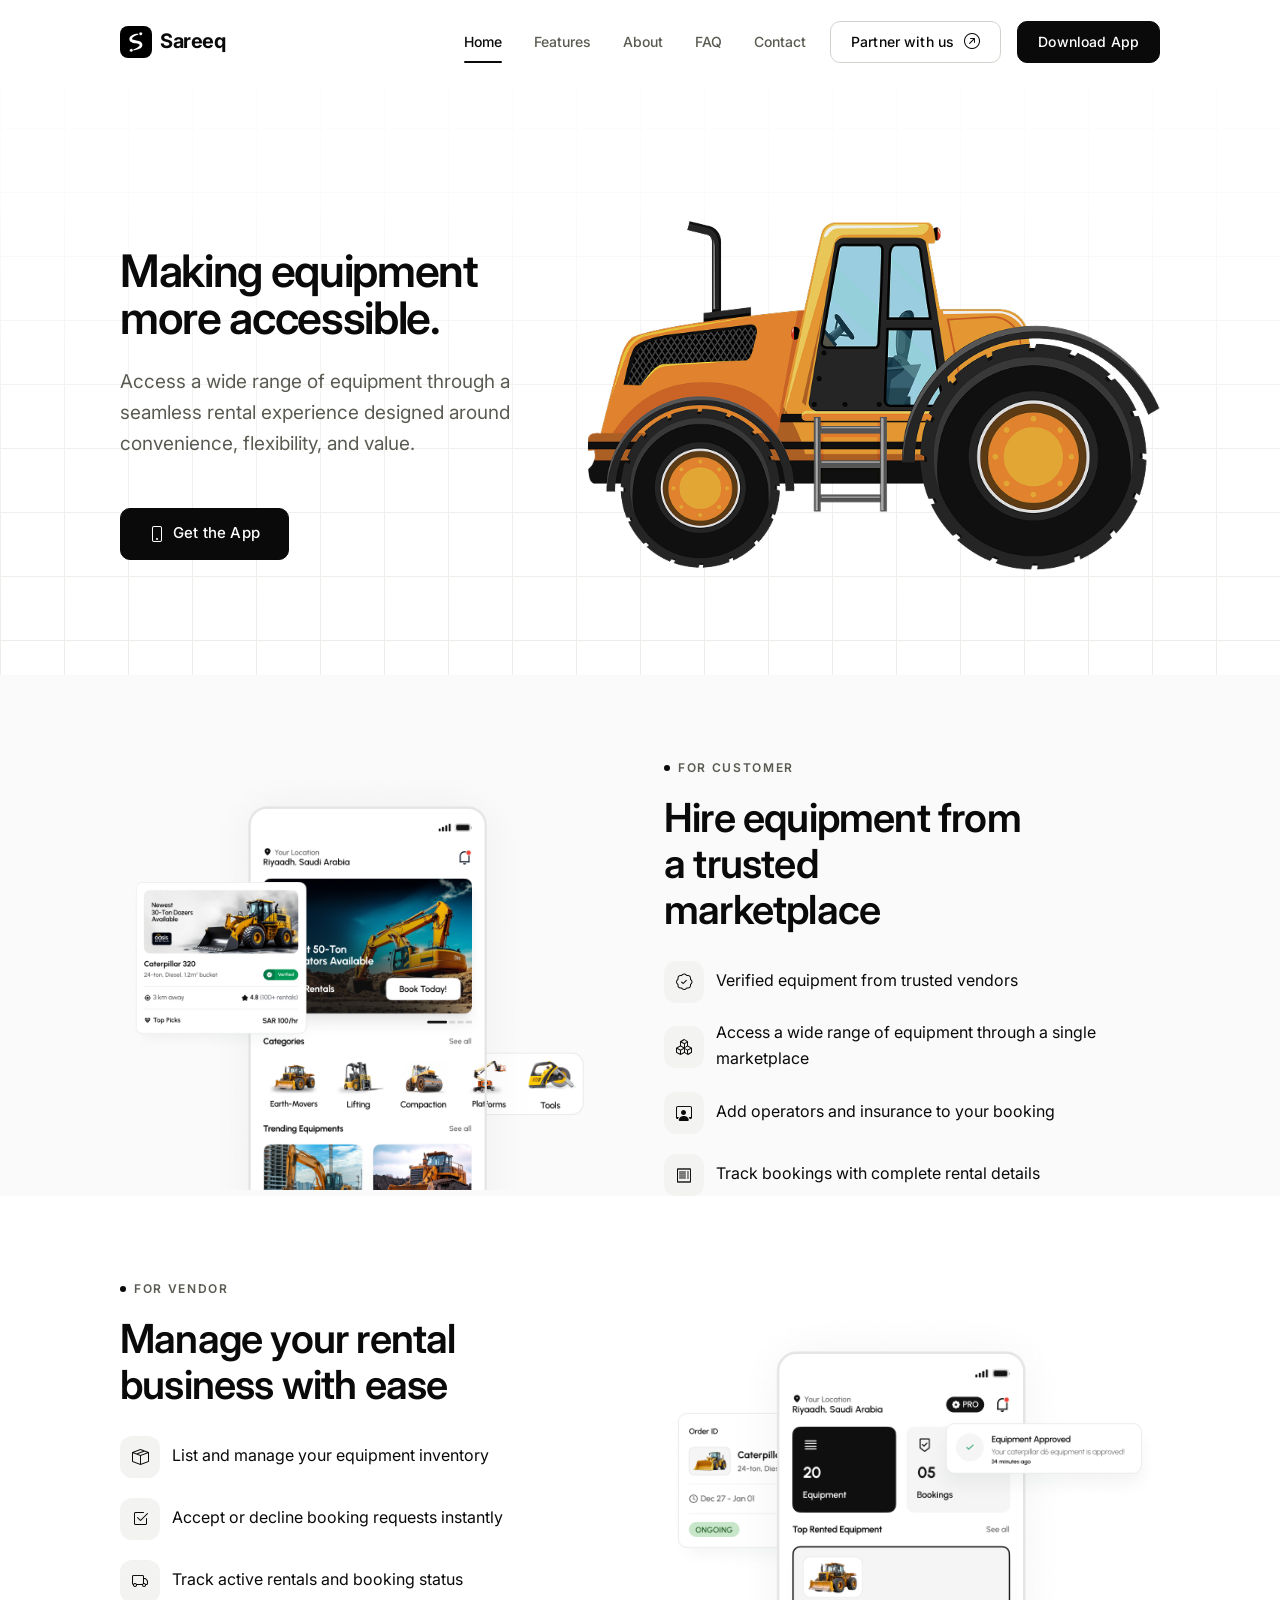
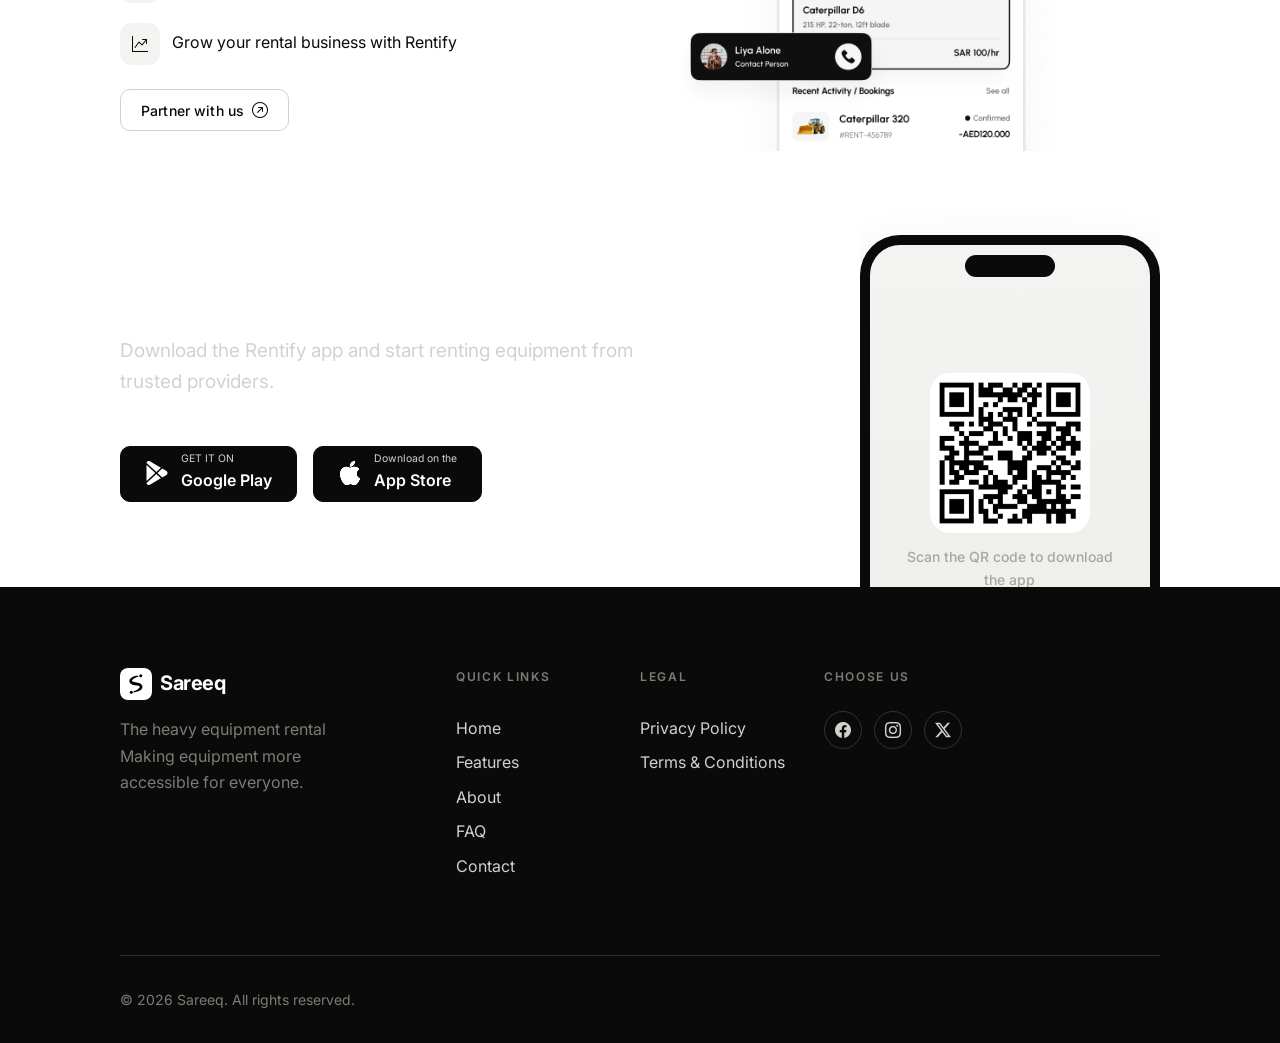
==== commit e19e143d: "commit" ====
--- a/index.html
+++ b/index.html
@@ -62,7 +62,7 @@
         </nav>
 
         <div class="navbar-cta">
-          <a href="#download" class="btn-rentify btn-secondary-rentify btn-rentify-sm d-none d-lg-inline-flex">
+          <a href="pages/partner.html" class="btn-rentify btn-secondary-rentify btn-rentify-sm d-none d-lg-inline-flex">
             Partner with us <i class="bi bi-arrow-up-right-circle "></i>
           </a>
           <a href="#download" class="btn-rentify btn-primary-rentify btn-rentify-sm d-none d-lg-inline-flex">
@@ -266,7 +266,7 @@
                   </a>
                 </div>
               </div>
-              <div class="col-lg-5 d-flex justify-content-end">
+              <div class="col-lg-5 d-flex justify-content-center justify-content-md-end">
                 <!-- <div class="qr width-fit-content">
                   <div class="qr-box">
                     <img src="assets/images/qr_download.png" alt="">
--- a/assets/css/style.css
+++ b/assets/css/style.css
@@ -1,9 +1,3 @@
-/* ==========================================================================
-   RENTIFY ÃƒÆ’Ã†â€™Ãƒâ€šÃ‚Â¢ÃƒÆ’Ã‚Â¢ÃƒÂ¢Ã¢â€šÂ¬Ã…Â¡Ãƒâ€šÃ‚Â¬ÃƒÆ’Ã‚Â¢ÃƒÂ¢Ã¢â‚¬Å¡Ã‚Â¬Ãƒâ€šÃ‚Â Design Token System
-   Monochrome, editorial, app-consistent design language.
-   Every value referenced in this stylesheet flows from :root.
-   ========================================================================== */
-
 :root {
   /* ---------- Color: Core Monochrome Scale ---------- */
   --color-black: #0A0A0A;
@@ -332,7 +326,6 @@
   letter-spacing: var(--letter-spacing-heading);
   font-weight: var(--font-weight-semibold);
   margin: 0;
-  text
 }
 
 .text-h3 {
@@ -501,7 +494,7 @@
 }
 
 /* ==========================================================================
-   Badges / Pills ÃƒÆ’Ã†â€™Ãƒâ€šÃ‚Â¢ÃƒÆ’Ã‚Â¢ÃƒÂ¢Ã¢â€šÂ¬Ã…Â¡Ãƒâ€šÃ‚Â¬ÃƒÆ’Ã‚Â¢ÃƒÂ¢Ã¢â‚¬Å¡Ã‚Â¬Ãƒâ€šÃ‚Â echoes mobile-app "verified" chips
+   Badges / Pills ÃƒÆ’Ã†â€™Ãƒâ€ Ã¢â‚¬â„¢ÃƒÆ’Ã¢â‚¬Â ÃƒÂ¢Ã¢â€šÂ¬Ã¢â€žÂ¢ÃƒÆ’Ã†â€™ÃƒÂ¢Ã¢â€šÂ¬Ã‚Â ÃƒÆ’Ã‚Â¢ÃƒÂ¢Ã¢â‚¬Å¡Ã‚Â¬ÃƒÂ¢Ã¢â‚¬Å¾Ã‚Â¢ÃƒÆ’Ã†â€™Ãƒâ€ Ã¢â‚¬â„¢ÃƒÆ’Ã‚Â¢ÃƒÂ¢Ã¢â‚¬Å¡Ã‚Â¬Ãƒâ€¦Ã‚Â¡ÃƒÆ’Ã†â€™ÃƒÂ¢Ã¢â€šÂ¬Ã…Â¡ÃƒÆ’Ã¢â‚¬Å¡Ãƒâ€šÃ‚Â¢ÃƒÆ’Ã†â€™Ãƒâ€ Ã¢â‚¬â„¢ÃƒÆ’Ã¢â‚¬Â ÃƒÂ¢Ã¢â€šÂ¬Ã¢â€žÂ¢ÃƒÆ’Ã†â€™ÃƒÂ¢Ã¢â€šÂ¬Ã…Â¡ÃƒÆ’Ã¢â‚¬Å¡Ãƒâ€šÃ‚Â¢ÃƒÆ’Ã†â€™Ãƒâ€ Ã¢â‚¬â„¢ÃƒÆ’Ã¢â‚¬Å¡Ãƒâ€šÃ‚Â¢ÃƒÆ’Ã†â€™Ãƒâ€šÃ‚Â¢ÃƒÆ’Ã‚Â¢ÃƒÂ¢Ã¢â‚¬Å¡Ã‚Â¬Ãƒâ€¦Ã‚Â¡ÃƒÆ’Ã¢â‚¬Å¡Ãƒâ€šÃ‚Â¬ÃƒÆ’Ã†â€™ÃƒÂ¢Ã¢â€šÂ¬Ã‚Â¦ÃƒÆ’Ã¢â‚¬Å¡Ãƒâ€šÃ‚Â¡ÃƒÆ’Ã†â€™Ãƒâ€ Ã¢â‚¬â„¢ÃƒÆ’Ã‚Â¢ÃƒÂ¢Ã¢â‚¬Å¡Ã‚Â¬Ãƒâ€¦Ã‚Â¡ÃƒÆ’Ã†â€™ÃƒÂ¢Ã¢â€šÂ¬Ã…Â¡ÃƒÆ’Ã¢â‚¬Å¡Ãƒâ€šÃ‚Â¬ÃƒÆ’Ã†â€™Ãƒâ€ Ã¢â‚¬â„¢ÃƒÆ’Ã¢â‚¬Â ÃƒÂ¢Ã¢â€šÂ¬Ã¢â€žÂ¢ÃƒÆ’Ã†â€™ÃƒÂ¢Ã¢â€šÂ¬Ã…Â¡ÃƒÆ’Ã¢â‚¬Å¡Ãƒâ€šÃ‚Â¢ÃƒÆ’Ã†â€™Ãƒâ€ Ã¢â‚¬â„¢ÃƒÆ’Ã¢â‚¬Å¡Ãƒâ€šÃ‚Â¢ÃƒÆ’Ã†â€™Ãƒâ€šÃ‚Â¢ÃƒÆ’Ã‚Â¢ÃƒÂ¢Ã¢â€šÂ¬Ã…Â¡Ãƒâ€šÃ‚Â¬ÃƒÆ’Ã¢â‚¬Â¦Ãƒâ€šÃ‚Â¡ÃƒÆ’Ã†â€™ÃƒÂ¢Ã¢â€šÂ¬Ã…Â¡ÃƒÆ’Ã¢â‚¬Å¡Ãƒâ€šÃ‚Â¬ÃƒÆ’Ã†â€™Ãƒâ€ Ã¢â‚¬â„¢ÃƒÆ’Ã‚Â¢ÃƒÂ¢Ã¢â‚¬Å¡Ã‚Â¬Ãƒâ€¦Ã‚Â¡ÃƒÆ’Ã†â€™ÃƒÂ¢Ã¢â€šÂ¬Ã…Â¡ÃƒÆ’Ã¢â‚¬Å¡Ãƒâ€šÃ‚Â echoes mobile-app "verified" chips
    ========================================================================== */
 
 .badge-rentify {
@@ -632,7 +625,7 @@
 }
 
 /* ==========================================================================
-   Cards ÃƒÆ’Ã†â€™Ãƒâ€šÃ‚Â¢ÃƒÆ’Ã‚Â¢ÃƒÂ¢Ã¢â€šÂ¬Ã…Â¡Ãƒâ€šÃ‚Â¬ÃƒÆ’Ã‚Â¢ÃƒÂ¢Ã¢â‚¬Å¡Ã‚Â¬Ãƒâ€šÃ‚Â mirror the rounded, bordered "app card" language
+   Cards ÃƒÆ’Ã†â€™Ãƒâ€ Ã¢â‚¬â„¢ÃƒÆ’Ã¢â‚¬Â ÃƒÂ¢Ã¢â€šÂ¬Ã¢â€žÂ¢ÃƒÆ’Ã†â€™ÃƒÂ¢Ã¢â€šÂ¬Ã‚Â ÃƒÆ’Ã‚Â¢ÃƒÂ¢Ã¢â‚¬Å¡Ã‚Â¬ÃƒÂ¢Ã¢â‚¬Å¾Ã‚Â¢ÃƒÆ’Ã†â€™Ãƒâ€ Ã¢â‚¬â„¢ÃƒÆ’Ã‚Â¢ÃƒÂ¢Ã¢â‚¬Å¡Ã‚Â¬Ãƒâ€¦Ã‚Â¡ÃƒÆ’Ã†â€™ÃƒÂ¢Ã¢â€šÂ¬Ã…Â¡ÃƒÆ’Ã¢â‚¬Å¡Ãƒâ€šÃ‚Â¢ÃƒÆ’Ã†â€™Ãƒâ€ Ã¢â‚¬â„¢ÃƒÆ’Ã¢â‚¬Â ÃƒÂ¢Ã¢â€šÂ¬Ã¢â€žÂ¢ÃƒÆ’Ã†â€™ÃƒÂ¢Ã¢â€šÂ¬Ã…Â¡ÃƒÆ’Ã¢â‚¬Å¡Ãƒâ€šÃ‚Â¢ÃƒÆ’Ã†â€™Ãƒâ€ Ã¢â‚¬â„¢ÃƒÆ’Ã¢â‚¬Å¡Ãƒâ€šÃ‚Â¢ÃƒÆ’Ã†â€™Ãƒâ€šÃ‚Â¢ÃƒÆ’Ã‚Â¢ÃƒÂ¢Ã¢â‚¬Å¡Ã‚Â¬Ãƒâ€¦Ã‚Â¡ÃƒÆ’Ã¢â‚¬Å¡Ãƒâ€šÃ‚Â¬ÃƒÆ’Ã†â€™ÃƒÂ¢Ã¢â€šÂ¬Ã‚Â¦ÃƒÆ’Ã¢â‚¬Å¡Ãƒâ€šÃ‚Â¡ÃƒÆ’Ã†â€™Ãƒâ€ Ã¢â‚¬â„¢ÃƒÆ’Ã‚Â¢ÃƒÂ¢Ã¢â‚¬Å¡Ã‚Â¬Ãƒâ€¦Ã‚Â¡ÃƒÆ’Ã†â€™ÃƒÂ¢Ã¢â€šÂ¬Ã…Â¡ÃƒÆ’Ã¢â‚¬Å¡Ãƒâ€šÃ‚Â¬ÃƒÆ’Ã†â€™Ãƒâ€ Ã¢â‚¬â„¢ÃƒÆ’Ã¢â‚¬Â ÃƒÂ¢Ã¢â€šÂ¬Ã¢â€žÂ¢ÃƒÆ’Ã†â€™ÃƒÂ¢Ã¢â€šÂ¬Ã…Â¡ÃƒÆ’Ã¢â‚¬Å¡Ãƒâ€šÃ‚Â¢ÃƒÆ’Ã†â€™Ãƒâ€ Ã¢â‚¬â„¢ÃƒÆ’Ã¢â‚¬Å¡Ãƒâ€šÃ‚Â¢ÃƒÆ’Ã†â€™Ãƒâ€šÃ‚Â¢ÃƒÆ’Ã‚Â¢ÃƒÂ¢Ã¢â€šÂ¬Ã…Â¡Ãƒâ€šÃ‚Â¬ÃƒÆ’Ã¢â‚¬Â¦Ãƒâ€šÃ‚Â¡ÃƒÆ’Ã†â€™ÃƒÂ¢Ã¢â€šÂ¬Ã…Â¡ÃƒÆ’Ã¢â‚¬Å¡Ãƒâ€šÃ‚Â¬ÃƒÆ’Ã†â€™Ãƒâ€ Ã¢â‚¬â„¢ÃƒÆ’Ã‚Â¢ÃƒÂ¢Ã¢â‚¬Å¡Ã‚Â¬Ãƒâ€¦Ã‚Â¡ÃƒÆ’Ã†â€™ÃƒÂ¢Ã¢â€šÂ¬Ã…Â¡ÃƒÆ’Ã¢â‚¬Å¡Ãƒâ€šÃ‚Â mirror the rounded, bordered "app card" language
    ========================================================================== */
 
 .card-rentify {
@@ -687,10 +680,10 @@
 
 
 /* ==========================================================================
-   Phone Mockup ÃƒÆ’Ã†â€™Ãƒâ€šÃ‚Â¢ÃƒÆ’Ã‚Â¢ÃƒÂ¢Ã¢â€šÂ¬Ã…Â¡Ãƒâ€šÃ‚Â¬ÃƒÆ’Ã‚Â¢ÃƒÂ¢Ã¢â‚¬Å¡Ã‚Â¬Ãƒâ€šÃ‚Â the signature ecosystem element
+   Phone Mockup ÃƒÆ’Ã†â€™Ãƒâ€ Ã¢â‚¬â„¢ÃƒÆ’Ã¢â‚¬Â ÃƒÂ¢Ã¢â€šÂ¬Ã¢â€žÂ¢ÃƒÆ’Ã†â€™ÃƒÂ¢Ã¢â€šÂ¬Ã‚Â ÃƒÆ’Ã‚Â¢ÃƒÂ¢Ã¢â‚¬Å¡Ã‚Â¬ÃƒÂ¢Ã¢â‚¬Å¾Ã‚Â¢ÃƒÆ’Ã†â€™Ãƒâ€ Ã¢â‚¬â„¢ÃƒÆ’Ã‚Â¢ÃƒÂ¢Ã¢â‚¬Å¡Ã‚Â¬Ãƒâ€¦Ã‚Â¡ÃƒÆ’Ã†â€™ÃƒÂ¢Ã¢â€šÂ¬Ã…Â¡ÃƒÆ’Ã¢â‚¬Å¡Ãƒâ€šÃ‚Â¢ÃƒÆ’Ã†â€™Ãƒâ€ Ã¢â‚¬â„¢ÃƒÆ’Ã¢â‚¬Â ÃƒÂ¢Ã¢â€šÂ¬Ã¢â€žÂ¢ÃƒÆ’Ã†â€™ÃƒÂ¢Ã¢â€šÂ¬Ã…Â¡ÃƒÆ’Ã¢â‚¬Å¡Ãƒâ€šÃ‚Â¢ÃƒÆ’Ã†â€™Ãƒâ€ Ã¢â‚¬â„¢ÃƒÆ’Ã¢â‚¬Å¡Ãƒâ€šÃ‚Â¢ÃƒÆ’Ã†â€™Ãƒâ€šÃ‚Â¢ÃƒÆ’Ã‚Â¢ÃƒÂ¢Ã¢â‚¬Å¡Ã‚Â¬Ãƒâ€¦Ã‚Â¡ÃƒÆ’Ã¢â‚¬Å¡Ãƒâ€šÃ‚Â¬ÃƒÆ’Ã†â€™ÃƒÂ¢Ã¢â€šÂ¬Ã‚Â¦ÃƒÆ’Ã¢â‚¬Å¡Ãƒâ€šÃ‚Â¡ÃƒÆ’Ã†â€™Ãƒâ€ Ã¢â‚¬â„¢ÃƒÆ’Ã‚Â¢ÃƒÂ¢Ã¢â‚¬Å¡Ã‚Â¬Ãƒâ€¦Ã‚Â¡ÃƒÆ’Ã†â€™ÃƒÂ¢Ã¢â€šÂ¬Ã…Â¡ÃƒÆ’Ã¢â‚¬Å¡Ãƒâ€šÃ‚Â¬ÃƒÆ’Ã†â€™Ãƒâ€ Ã¢â‚¬â„¢ÃƒÆ’Ã¢â‚¬Â ÃƒÂ¢Ã¢â€šÂ¬Ã¢â€žÂ¢ÃƒÆ’Ã†â€™ÃƒÂ¢Ã¢â€šÂ¬Ã…Â¡ÃƒÆ’Ã¢â‚¬Å¡Ãƒâ€šÃ‚Â¢ÃƒÆ’Ã†â€™Ãƒâ€ Ã¢â‚¬â„¢ÃƒÆ’Ã¢â‚¬Å¡Ãƒâ€šÃ‚Â¢ÃƒÆ’Ã†â€™Ãƒâ€šÃ‚Â¢ÃƒÆ’Ã‚Â¢ÃƒÂ¢Ã¢â€šÂ¬Ã…Â¡Ãƒâ€šÃ‚Â¬ÃƒÆ’Ã¢â‚¬Â¦Ãƒâ€šÃ‚Â¡ÃƒÆ’Ã†â€™ÃƒÂ¢Ã¢â€šÂ¬Ã…Â¡ÃƒÆ’Ã¢â‚¬Å¡Ãƒâ€šÃ‚Â¬ÃƒÆ’Ã†â€™Ãƒâ€ Ã¢â‚¬â„¢ÃƒÆ’Ã‚Â¢ÃƒÂ¢Ã¢â‚¬Å¡Ã‚Â¬Ãƒâ€¦Ã‚Â¡ÃƒÆ’Ã†â€™ÃƒÂ¢Ã¢â€šÂ¬Ã…Â¡ÃƒÆ’Ã¢â‚¬Å¡Ãƒâ€šÃ‚Â the signature ecosystem element
    ========================================================================== */
 .phone-preview {
-  height: 440px;
+  height: 400px;
   /* Visible area */
   overflow: hidden;
   position: relative;
@@ -738,6 +731,134 @@
   position: absolute;
 }
 
+
+/* ==========================================================
+   Partner Document Preview
+========================================================== */
+
+.document-preview {
+  display: flex;
+  justify-content: center;
+  align-items: center;
+  /* height: 440px; */
+}
+
+.document-paper {
+  width: 310px;
+  background: #fff;
+  border: 1px solid var(--color-border);
+  /* border-radius: 22px; */
+  padding: 28px;
+  box-shadow: var(--shadow-lg);
+  position: relative;
+  /* transform: rotate(-3deg); */
+  transform: rotate(0deg) translateY(-6px);
+  transition: all .35s ease;
+}
+
+.document-paper::before {
+  content: "";
+  position: absolute;
+  top: 0px;
+  right: 0px;
+  width: 46px;
+  height: 46px;
+  transform: scaleX(-1);
+  background: linear-gradient(135deg, #f7f7f7 50%, transparent 50%);
+  border-top-right-radius: 18px;
+}
+
+.document-header {
+  text-align: center;
+  margin-bottom: 24px;
+}
+
+.document-header i {
+  font-size: 2rem;
+  color: var(--color-black);
+}
+
+.document-header h5 {
+  margin-top: 12px;
+  margin-bottom: 8px;
+  font-weight: 700;
+  color: var(--color-black);
+}
+
+.document-header p {
+  color: var(--color-gray-500);
+  font-size: .95rem;
+  line-height: 1.5;
+  margin: 0;
+}
+
+.document-list {
+  margin-top: 24px;
+}
+
+.document-item {
+  display: flex;
+  align-items: center;
+  gap: 14px;
+  padding: 16px 0;
+  border-bottom: 1px solid #E9E9E9;
+}
+
+.document-item:last-child {
+  border-bottom: none;
+}
+
+.document-check {
+  width: 34px;
+  height: 34px;
+  border-radius: 50%;
+  background: #F5F5F5;
+  display: flex;
+  align-items: center;
+  justify-content: center;
+  flex-shrink: 0;
+}
+
+.document-check i {
+  font-size: 1rem;
+  color: var(--color-black);
+}
+
+.document-content span {
+  font-size: .97rem;
+  font-weight: 500;
+  color: var(--color-black);
+}
+
+.document-footer {
+  margin-top: 28px;
+  padding: 18px;
+  border-radius: 16px;
+  background: #F7F7F7;
+  display: flex;
+  align-items: flex-start;
+  gap: 12px;
+}
+
+.document-footer i {
+  font-size: 1.2rem;
+  color: var(--color-black);
+  margin-top: 2px;
+}
+
+.document-footer strong {
+  display: block;
+  font-size: .95rem;
+  margin-bottom: 4px;
+}
+
+.document-footer span {
+  display: block;
+  font-size: .85rem;
+  color: var(--color-gray-500);
+  line-height: 1.45;
+}
+
 /* ==========================================================================
    App Screen Placeholder (used until real screenshots are supplied)
    ========================================================================== */
@@ -789,6 +910,25 @@
   transform: translateY(-2px);
 }
 
+.web-btn {
+  padding: var(--space-sm), 0;
+  color: var(--color-white);
+  /* border: 1px solid rgba(255,255,255,0.3); */
+  /* text-decoration: underline; */
+}
+
+.web-btn i {
+  font-size: 1.375rem;
+  margin-left: 0.5rem;
+}
+
+/* .web-btn::after {
+  content: "\F134";
+  font-family: 'bootstrap-icons';
+  font-size: 1.5rem;
+  margin-left: 0.5rem;
+} */
+
 .store-btn i {
   font-size: 1.5rem;
 }
@@ -964,9 +1104,11 @@
   background: transparent;
 }
 
-.accordion-rentify .accordion-item:first-child {
-  border-top: var(--border-width) solid var(--color-border);
-}
+.accordion-rentify .accordion-item:last-child {
+  border-bottom: none;
+}
+
+
 
 .accordion-rentify .accordion-button {
   background: transparent;
@@ -1057,6 +1199,12 @@
   overflow: hidden;
 }
 
+.partner-hero .cta-band {}
+
+.partner-hero {
+  padding-top: 84px !important;
+}
+
 .cta-band::after {
   /* background-color: rgba(0, 0, 0, 0.5); */
 }
@@ -1585,6 +1733,12 @@
   box-shadow: var(--shadow-phone); */
 }
 
+.qr-box.partner-qr{
+    /* aspect-ratio: 300 / 610; */
+    width: 120px;
+    height: 120px;
+}
+
 .qr {
   width: 200px;
 }
@@ -1599,4 +1753,267 @@
   border-bottom-right-radius: var(--radius-phone);
   background-color: #FFFFFF;
   padding: 0.75rem;
+}
+
+.faq-tab-desc {
+  display: none;
+}
+
+.faq-layout-card {
+  display: flex;
+  align-items: stretch;
+  background-color: var(--color-surface);
+  border: var(--border-width) solid var(--color-border);
+  border-radius: var(--radius-card);
+  box-shadow: var(--shadow-sm);
+  overflow: hidden;
+}
+
+.faq-tabs-nav {
+  flex: 0 0 27%;
+  width: 27%;
+  display: flex;
+  flex-direction: column;
+  gap: var(--space-xs);
+  padding: var(--space-lg);
+  background-color: var(--color-bg-alt);
+  border-right: var(--border-width) solid var(--color-border);
+}
+
+.faq-tab-item {
+  display: flex;
+  align-items: center;
+  gap: var(--space-sm);
+  width: 100%;
+  padding: var(--space-sm);
+  background-color: var(--color-white);
+  border: var(--border-width-thick) solid var(--color-border-strong);
+  border-radius: var(--radius-md);
+  text-align: left;
+  cursor: pointer;
+  transition: var(--transition-base);
+}
+
+.faq-tab-item:hover {
+  background-color: var(--color-gray-100);
+  transform: translateY(-2px);
+}
+
+.faq-tab-item:focus-visible {
+  outline: 2px solid var(--color-black);
+  outline-offset: 2px;
+}
+
+.faq-tab-item.is-active {
+  background-color: var(--color-black);
+  border-color: var(--color-black);
+  color: var(--color-white);
+  box-shadow: var(--shadow-md);
+}
+
+.faq-tab-item.is-active:hover {
+  transform: none;
+}
+
+.faq-tab-icon {
+  flex-shrink: 0;
+  width: var(--icon-size-xl);
+  height: var(--icon-size-xl);
+  border-radius: var(--radius-sm);
+  background-color: var(--color-white);
+  display: inline-flex;
+  align-items: center;
+  justify-content: center;
+  font-size: 1.15rem;
+  transition: var(--transition-base);
+}
+
+.faq-tab-item.is-active .faq-tab-icon {
+  background-color: rgba(255, 255, 255, 0.12);
+  color: var(--color-white);
+}
+
+.faq-tab-copy {
+  display: flex;
+  flex-direction: column;
+  gap: 2px;
+  min-width: 0;
+}
+
+.faq-tab-title {
+  font-size: 1rem;
+  font-weight: var(--font-weight-semibold);
+}
+
+.faq-tab-desc {
+  font-size: var(--font-size-micro);
+  color: var(--color-text-tertiary);
+  transition: var(--transition-color);
+}
+
+.faq-tab-item.is-active .faq-tab-desc {
+  color: var(--color-gray-300);
+}
+
+.faq-panels {
+  flex: 1;
+  min-width: 0;
+  padding: var(--space-lg) var(--space-xl);
+}
+
+.faq-panel-block {
+  display: none;
+}
+
+.faq-panel-block.active {
+  display: block;
+  animation: faqPanelFade var(--duration-slow) var(--ease-out);
+}
+
+/* ---------- Become A Partner ---------- */
+
+.step-connected-list {
+  display: flex;
+  flex-direction: row;
+}
+
+.step-connected-item {
+  display: flex;
+  flex-direction: column;
+  gap: var(--space-md);
+  align-items: start;
+}
+
+.step-circle-col {
+  display: flex;
+  flex-direction: column;
+  align-items: center;
+  flex-shrink: 0;
+}
+
+.step-circle {
+  width: 40px;
+  height: 40px;
+  border-radius: 50%;
+  background-color: var(--color-black);
+  color: var(--color-white);
+  display: flex;
+  align-items: center;
+  justify-content: center;
+  font-weight: var(--font-weight-semibold);
+  font-size: var(--font-size-body);
+  flex-shrink: 0;
+}
+
+/* .step-line {
+  flex: 1;
+  width: 2px;
+  min-height: var(--space-lg);
+  background-color: var(--color-border-strong);
+  margin-block: var(--space-2xs) 0;
+} */
+
+.step-connected-content .text-body {
+  max-width: 80%;
+}
+
+.step-connected-item:last-child .step-connected-content {
+  padding-bottom: 0;
+}
+
+
+
+
+
+
+
+
+
+
+
+
+
+
+@keyframes faqPanelFade {
+  from {
+    opacity: 0;
+    transform: translateY(14px);
+  }
+
+  to {
+    opacity: 1;
+    transform: translateY(0);
+  }
+}
+
+@media (prefers-reduced-motion: reduce) {
+  .faq-panel-block.active {
+    animation: none;
+  }
+}
+
+/* ---------- Responsive: Tablet ÃƒÂ¢Ã¢â€šÂ¬Ã¢â‚¬Â tabs above accordion ---------- */
+
+@media (max-width: 991.98px) {
+  .faq-layout-card {
+    flex-direction: column;
+  }
+
+  .faq-tabs-nav {
+    width: 100%;
+    flex: 0 0 auto;
+    flex-direction: row;
+    border-right: none;
+    border-bottom: var(--border-width) solid var(--color-border);
+  }
+
+  .faq-tab-item {
+    flex: 1 1 0;
+  }
+
+  .faq-panels {
+    width: 100%;
+  }
+}
+
+/* ---------- Responsive: Mobile ÃƒÂ¢Ã¢â€šÂ¬Ã¢â‚¬Â horizontally scrollable pills ---------- */
+
+@media (max-width: 575.98px) {
+  .faq-tabs-nav {
+    flex-wrap: nowrap;
+    overflow-x: auto;
+    -webkit-overflow-scrolling: touch;
+    scrollbar-width: none;
+    gap: var(--space-2xs);
+    padding: var(--space-md);
+  }
+
+  .faq-tabs-nav::-webkit-scrollbar {
+    display: none;
+  }
+
+  .faq-tab-item {
+    flex: 0 0 auto;
+    width: auto;
+    padding: var(--space-2xs) var(--space-md);
+    border-radius: var(--radius-pill);
+  }
+
+  .faq-tab-item:hover {
+    transform: none;
+  }
+
+  .faq-tab-icon {
+    width: 32px;
+    height: 32px;
+    font-size: 1rem;
+  }
+
+  .faq-tab-desc {
+    display: none;
+  }
+
+  .faq-panels {
+    padding: var(--space-md);
+  }
 }
--- a/assets/css/responsive.css
+++ b/assets/css/responsive.css
@@ -143,7 +143,7 @@
   }
 
   .cta-band {
-    padding: var(--space-xl) var(--space-md);
+    padding: var(--space-xl) 0 0 0 !important;
   }
 
   .text-display {
@@ -170,30 +170,47 @@
   .accordion-rentify .accordion-button {
     font-size: 1.125rem;
   }
-}
-
-/* ---------- Small Mobile (up to 480px) ---------- */
-@media (max-width: 480px) {
-  .footer-grid {
-    grid-template-columns: 1fr;
-  }
-
-  .back-to-top {
-    right: var(--space-md);
-    bottom: var(--space-md);
-    width: 44px;
-    height: 44px;
-  }
-}
-
-/* ---------- No horizontal scroll safeguard ---------- */
-html,
-body {
-  max-width: 100%;
-  overflow-x: hidden;
-}
-
-
+
+  .step-connected-list {
+    display: flex;
+    gap: 1.5rem;
+    flex-direction: column;
+  }
+
+  .vendor-benifit {
+    flex-direction: column !important;
+  }
+
+  .cta-band {
+    background-position: 0;
+  }
+
+  .phone-preview {
+    padding-top: 1rem;
+  }
+
+  /* ---------- Small Mobile (up to 480px) ---------- */
+  @media (max-width: 480px) {
+    .footer-grid {
+      grid-template-columns: 1fr;
+    }
+
+    .back-to-top {
+      right: var(--space-md);
+      bottom: var(--space-md);
+      width: 44px;
+      height: 44px;
+    }
+  }
+
+  /* ---------- No horizontal scroll safeguard ---------- */
+  html,
+  body {
+    max-width: 100%;
+    overflow-x: hidden;
+  }
+
+}
 
 /* ---------- Responsive: Tablet ---------- */
 
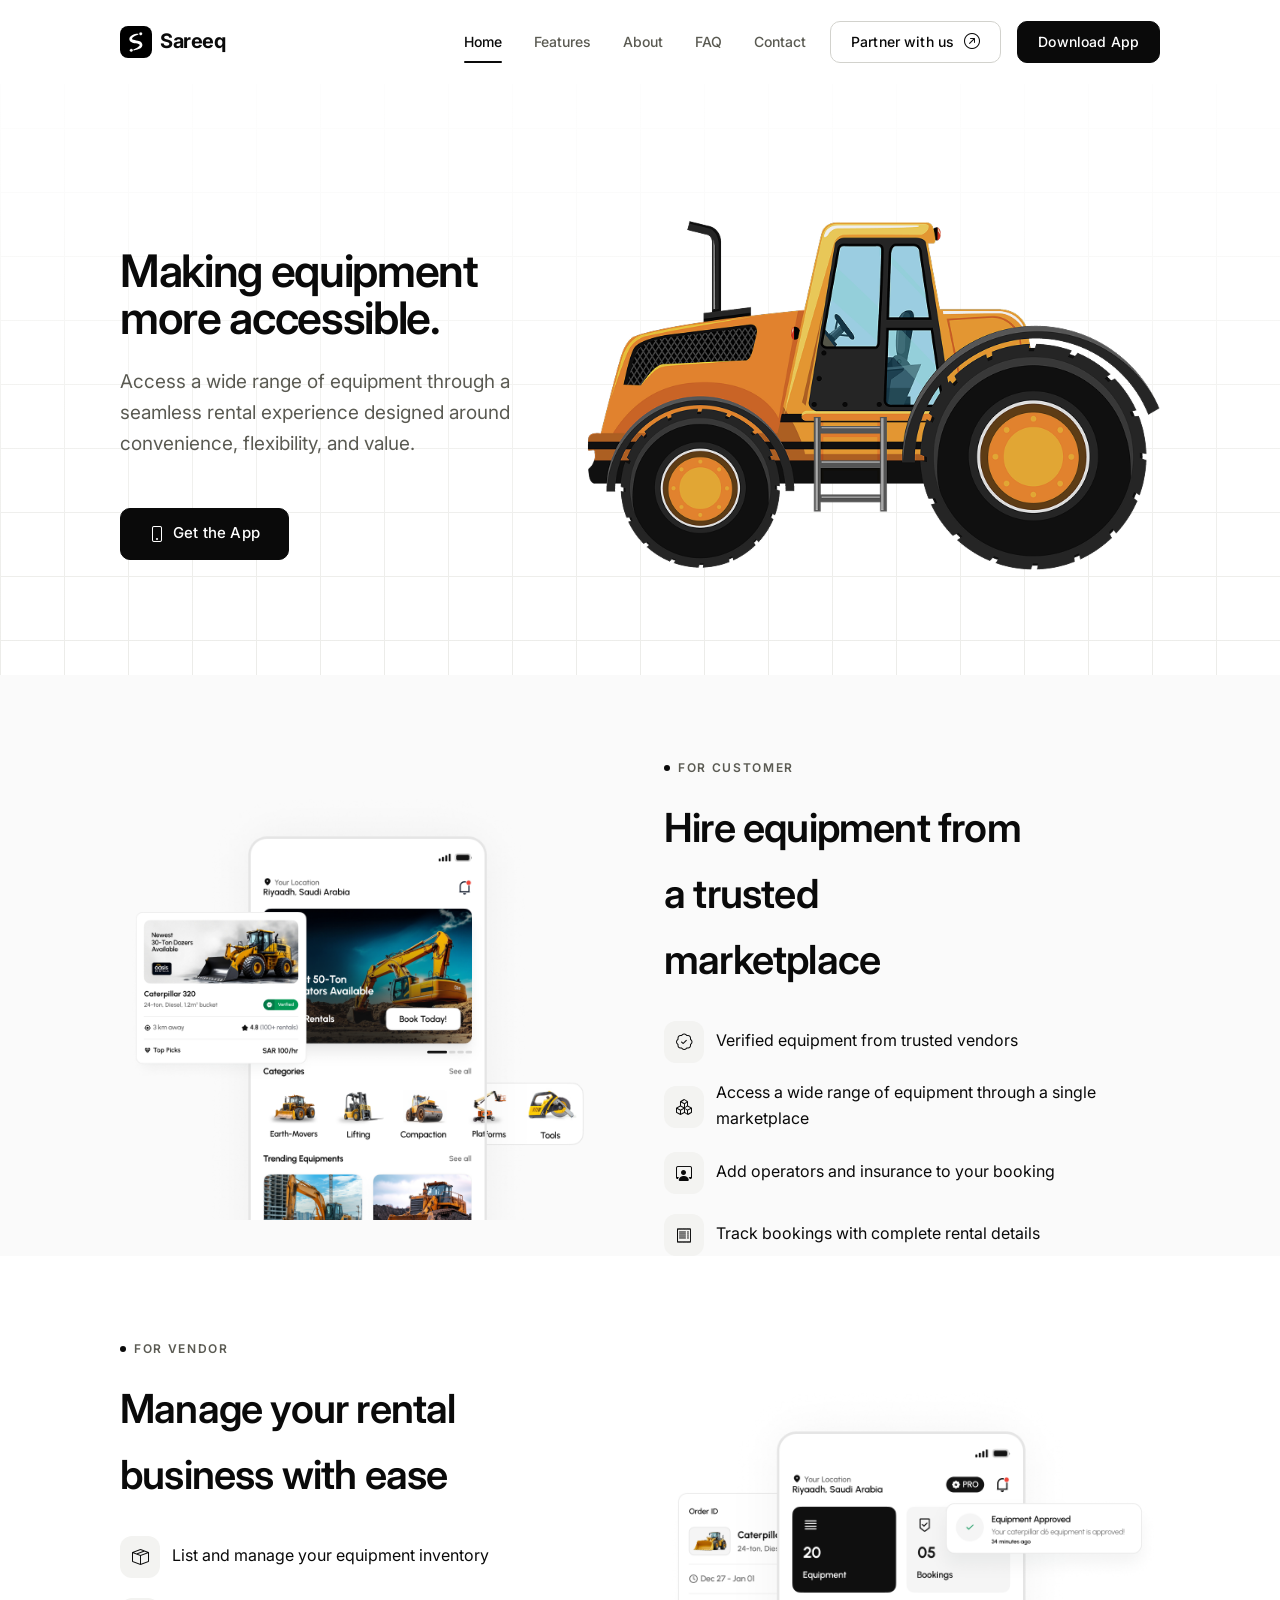
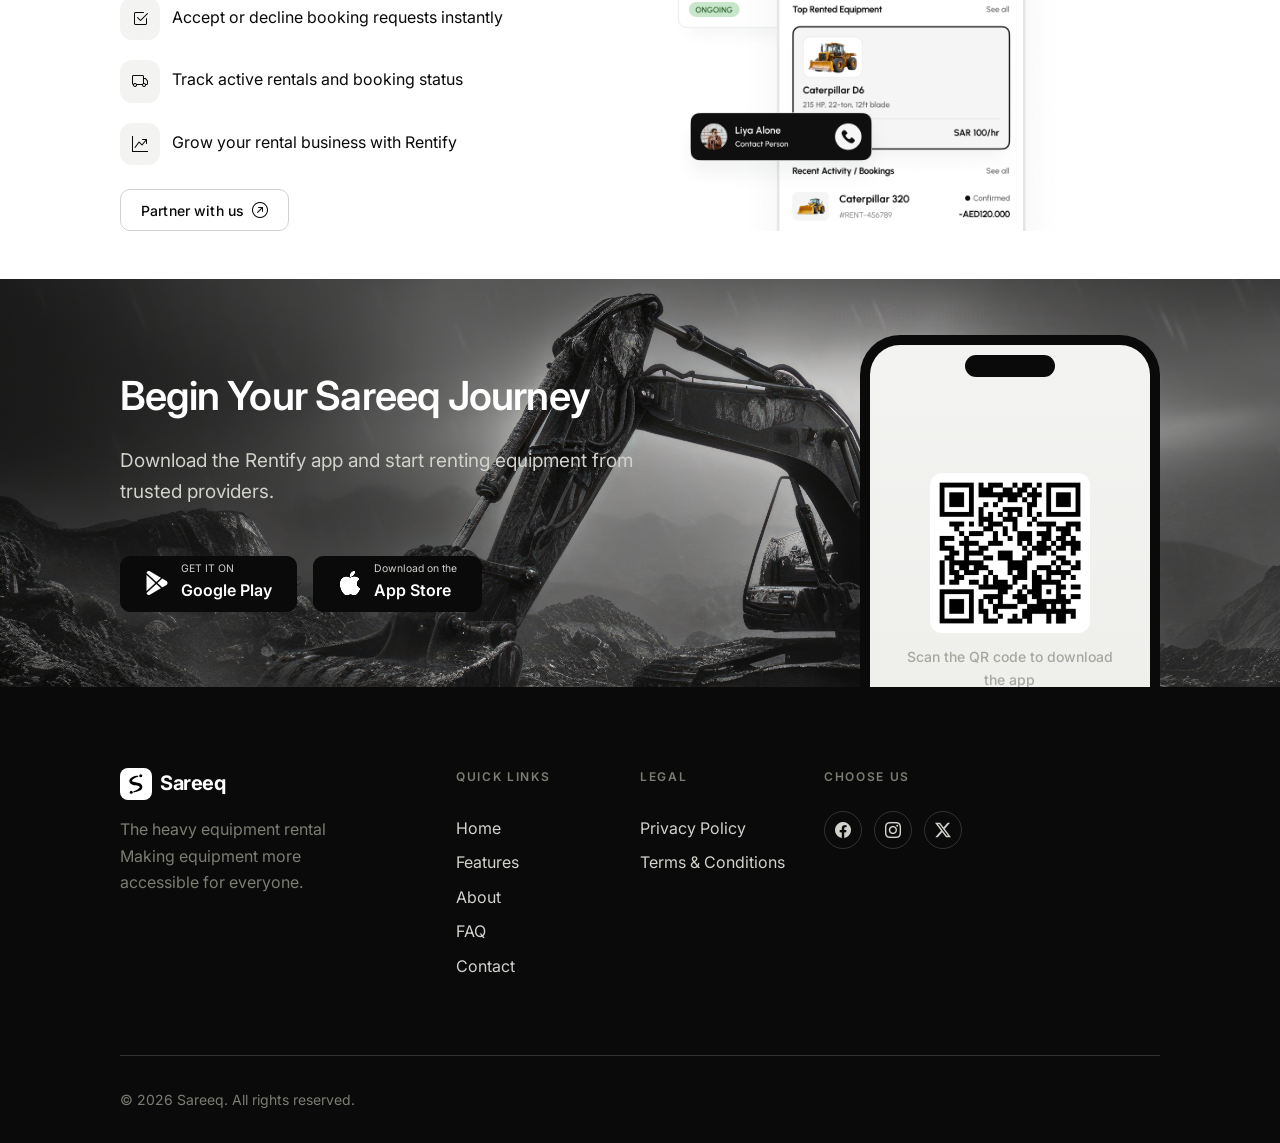
==== commit c4d02d8e: "commit" ====
--- a/index.html
+++ b/index.html
@@ -15,16 +15,16 @@
   <meta property="og:title" content="Rentify — Rent Any Equipment. From People You Can Trust.">
   <meta property="og:description"
     content="Browse, book and manage equipment rentals from verified vendors. Download the Rentify app for customers or vendors.">
-  <meta property="og:image" content="assets/images/og-cover.jpg">
+  <meta property="og:image" content="images/og-cover.jpg">
   <meta property="og:url" content="https://www.rentify.app/">
 
   <!-- Twitter -->
   <meta name="twitter:card" content="summary_large_image">
   <meta name="twitter:title" content="Rentify — Rent Any Equipment. From People You Can Trust.">
   <meta name="twitter:description" content="The equipment rental marketplace for customers and vendors.">
-  <meta name="twitter:image" content="assets/images/og-cover.jpg">
-
-  <link rel="icon" type="image/png" href="assets/images/favicon.png">
+  <meta name="twitter:image" content="images/og-cover.jpg">
+
+  <link rel="icon" type="image/png" href="images/favicon.png">
 
   <!-- Fonts -->
   <link rel="preconnect" href="https://fonts.googleapis.com">
@@ -37,8 +37,8 @@
   <link rel="stylesheet" href="https://cdn.jsdelivr.net/npm/bootstrap-icons@1.11.3/font/bootstrap-icons.css">
 
   <!-- Rentify Styles -->
-  <link rel="stylesheet" href="assets/css/style.css">
-  <link rel="stylesheet" href="assets/css/responsive.css">
+  <link rel="stylesheet" href="css/style.css">
+  <link rel="stylesheet" href="css/responsive.css">
 </head>
 
 <body>
@@ -49,31 +49,81 @@
   <header class="navbar-rentify">
     <div class="navbar-inner">
       <a href="index.html" class="navbar-logo">
-        <img src="assets/images/logo_black.svg" alt="logo_black">
+        <img src="images/logo_black.svg" alt="logo_black">
+        Sareeq
+      </a>
+      <div class="d-flex align-items-center gap-4">
+        <div class="navbar-menu" id="navbarMenu">
+
+          <nav class="navbar-links" aria-label="Primary">
+            <a href="index.html" class="navbar-link is-active">Home</a>
+            <a href="features.html" class="navbar-link">Features</a>
+            <a href="about.html" class="navbar-link">About</a>
+            <a href="faq.html" class="navbar-link">FAQ</a>
+            <a href="support.html" class="navbar-link">Contact</a>
+
+            <!-- Mobile CTA -->
+            <a href="partner.html" class="btn-rentify btn-secondary-rentify btn-rentify-sm w-100 d-lg-none">
+              Partner with us <i class="bi bi-arrow-up-right-circle "></i>
+            </a>
+
+            <a href="#download" class="btn-rentify btn-primary-rentify btn-rentify-sm w-100 d-lg-none mt-3">
+              Download App
+            </a>
+          </nav>
+
+        </div>
+
+        <!-- Desktop CTA -->
+        <div class="navbar-cta">
+          <a href="partner.html" class="btn-rentify btn-secondary-rentify btn-rentify-sm d-none d-lg-inline-flex">
+            Partner with us <i class="bi bi-arrow-up-right-circle "></i>
+          </a>
+
+          <a href="#download" class="btn-rentify btn-primary-rentify btn-rentify-sm d-none d-lg-inline-flex">
+            Download App
+          </a>
+
+          <button class="navbar-toggle" id="navbarToggle" aria-controls="navbarMenu">
+            <i class="bi bi-list"></i>
+          </button>
+        </div>
+      </div>
+
+      <!-- <div class="navbar-inner">
+      <a href="index.html" class="navbar-logo">
+        <img src="images/logo_black.svg" alt="logo_black">
         Sareeq
       </a>
       <div class="d-flex gap-4">
         <nav class="navbar-links" id="navbarLinks" aria-label="Primary">
           <a href="index.html" class="navbar-link is-active">Home</a>
-          <a href="pages/features.html" class="navbar-link">Features</a>
-          <a href="pages/about.html" class="navbar-link">About</a>
-          <a href="pages/faq.html" class="navbar-link">FAQ</a>
-          <a href="pages/support.html" class="navbar-link">Contact</a>
-        </nav>
-
-        <div class="navbar-cta">
-          <a href="pages/partner.html" class="btn-rentify btn-secondary-rentify btn-rentify-sm d-none d-lg-inline-flex">
+          <a href="features.html" class="navbar-link">Features</a>
+          <a href="about.html" class="navbar-link">About</a>
+          <a href="faq.html" class="navbar-link">FAQ</a>
+          <a href="support.html" class="navbar-link">Contact</a>
+          <a href="partner.html" class="btn-rentify btn-secondary-rentify btn-rentify-sm d-none d-lg-inline-flex">
             Partner with us <i class="bi bi-arrow-up-right-circle "></i>
           </a>
           <a href="#download" class="btn-rentify btn-primary-rentify btn-rentify-sm d-none d-lg-inline-flex">
             Download App
           </a>
-          <button class="navbar-toggle" id="navbarToggle" aria-label="Toggle menu" aria-expanded="false"
-            aria-controls="navbarLinks">
-            <i class="bi bi-list"></i>
-          </button>
-        </div>
-      </div>
+        </nav>
+
+        <div class="navbar-cta" id="navbarLinks">
+          <a href="partner.html" class="btn-rentify btn-secondary-rentify btn-rentify-sm d-none d-lg-inline-flex">
+            Partner with us <i class="bi bi-arrow-up-right-circle "></i>
+          </a>
+          <a href="#download" class="btn-rentify btn-primary-rentify btn-rentify-sm d-none d-lg-inline-flex">
+            Download App
+          </a>
+        </div>
+        <button class="navbar-toggle" id="navbarToggle" aria-label="Toggle menu" aria-expanded="false"
+          aria-controls="navbarLinks">
+          <i class="bi bi-list"></i>
+        </button>
+      </div>
+    </div> -->
     </div>
   </header>
   <main>
@@ -135,7 +185,7 @@
                 </div>
               </div>
             </div> -->
-            <img src="assets/images/hero_img.png" alt="">
+            <img src="images/hero_img.png" alt="">
           </div>
         </div>
       </div>
@@ -181,7 +231,7 @@
                 </div>
               </div>
             </div> -->
-            <img src="assets/images/Customer_img_1.png" alt="" class="img-fluid">
+            <img src="images/Customer_img_1.png" alt="" class="img-fluid">
           </div>
         </div>
       </div>
@@ -234,7 +284,7 @@
                 </div>
               </div>
             </div> -->
-            <img src="assets/images/Vendor_img_1.png" alt="" class="img-fluid">
+            <img src="images/Vendor_img_1.png" alt="" class="img-fluid">
           </div>
         </div>
       </div>
@@ -269,18 +319,18 @@
               <div class="col-lg-5 d-flex justify-content-center justify-content-md-end">
                 <!-- <div class="qr width-fit-content">
                   <div class="qr-box">
-                    <img src="assets/images/qr_download.png" alt="">
+                    <img src="images/qr_download.png" alt="">
                   </div>
                   <p class="text-body-lg text-white text-center mt-2">Scan here</p>
                 </div> -->
-                <div class="phone-preview">
+                <div class="phone-preview qr-main">
                   <div class="phone-mockup" style="margin-top: 3rem;">
                     <div class="phone-mockup-notch"></div>
                     <div class="phone-mockup-screen">
                       <div class="app-screen-placeholder">
                         <!-- <i class="bi bi-camera-reels"></i> -->
                         <div class="qr-box">
-                          <img src="assets/images/qr_download.png" alt="">
+                          <img src="images/qr_download.png" alt="">
                         </div>
                         <span>Scan the QR code to download the app</span>
                       </div>
@@ -348,7 +398,7 @@
       <div class="footer-grid">
         <div>
           <a href="index.html" class="navbar-logo" style="color: #fff;">
-            <img src="assets/images/logo_white.svg" alt="logo_white">
+            <img src="images/logo_white.svg" alt="logo_white">
             Sareeq
           </a>
           <p class="mt-3" style="color: var(--color-gray-500); max-width: 260px;">The heavy equipment rental
@@ -357,15 +407,15 @@
         <div>
           <p class="footer-col-title">Quick Links</p>
           <a href="index.html" class="footer-link">Home</a>
-          <a href="pages/features.html" class="footer-link">Features</a>
-          <a href="pages/about.html" class="footer-link">About</a>
-          <a href="pages/faq.html" class="footer-link">FAQ</a>
-          <a href="pages/support.html" class="footer-link">Contact</a>
+          <a href="features.html" class="footer-link">Features</a>
+          <a href="about.html" class="footer-link">About</a>
+          <a href="faq.html" class="footer-link">FAQ</a>
+          <a href="support.html" class="footer-link">Contact</a>
         </div>
         <div>
           <p class="footer-col-title">Legal</p>
-          <a href="pages/privacy.html" class="footer-link">Privacy Policy</a>
-          <a href="pages/terms.html" class="footer-link">Terms &amp; Conditions</a>
+          <a href="privacy.html" class="footer-link">Privacy Policy</a>
+          <a href="terms.html" class="footer-link">Terms &amp; Conditions</a>
         </div>
         <div>
           <p class="footer-col-title">Choose Us</p>
@@ -392,7 +442,7 @@
 
   <!-- Bootstrap Bundle -->
   <script src="https://cdn.jsdelivr.net/npm/bootstrap@5.3.3/dist/js/bootstrap.bundle.min.js"></script>
-  <script src="assets/js/main.js"></script>
+  <script src="js/main.js"></script>
 </body>
 
 </html>
--- a/css/style.css
+++ b/css/style.css
@@ -0,0 +1,1946 @@
+:root {
+  /* ---------- Color: Core Monochrome Scale ---------- */
+  --color-black: #0A0A0A;
+  --color-white: #FFFFFF;
+  --color-gray-50: #FAFAFA;
+  --color-gray-100: #F3F3F1;
+  --color-gray-150: #ECECE9;
+  --color-gray-200: #E3E3E0;
+  --color-gray-300: #D2D2CD;
+  --color-gray-400: #A7A79F;
+  --color-gray-500: #7C7C73;
+  --color-gray-600: #5A5A52;
+  --color-gray-700: #3D3D37;
+  --color-gray-800: #232320;
+  --color-gray-900: #141412;
+
+  /* ---------- Color: Semantic Roles ---------- */
+  --color-bg: var(--color-white);
+  --color-bg-alt: var(--color-gray-50);
+  --color-bg-inverse: var(--color-black);
+  --color-surface: var(--color-white);
+  --color-surface-inverse: var(--color-gray-900);
+
+  --color-text-primary: var(--color-black);
+  --color-text-secondary: var(--color-gray-600);
+  --color-text-tertiary: var(--color-gray-400);
+  --color-text-inverse: var(--color-white);
+  --color-text-inverse-secondary: var(--color-gray-300);
+
+  --color-border: var(--color-gray-200);
+  --color-border-strong: var(--color-gray-300);
+  --color-border-inverse: rgba(255, 255, 255, 0.16);
+
+  --color-hover: var(--color-gray-800);
+  --color-focus: var(--color-black);
+  --color-focus-ring: rgba(10, 10, 10, 0.18);
+
+  --color-badge-bg: var(--color-gray-100);
+  --color-badge-text: var(--color-gray-700);
+  --color-success: #1F1F1D;
+
+  /* ---------- Typography: Family & Weight ---------- */
+  --font-family-base: 'Inter', -apple-system, BlinkMacSystemFont, 'Segoe UI', sans-serif;
+  --font-weight-regular: 400;
+  --font-weight-medium: 500;
+  --font-weight-semibold: 600;
+  --font-weight-bold: 700;
+
+  /* ---------- Typography: Scale ---------- */
+  --font-size-display: clamp(2.75rem, 2.25vw + 1rem, 5.25rem);
+  --font-size-h1: clamp(2.25rem, 3.2vw + 1rem, 3.5rem);
+  --font-size-h2: clamp(1.75rem, 2vw + 1rem, 2.5rem);
+  --font-size-h3: clamp(1.375rem, 1.2vw + 1rem, 1.75rem);
+  --font-size-h4: 1.25rem;
+  --font-size-body-lg: 1.1875rem;
+  --font-size-body: 1rem;
+  --font-size-caption: 0.875rem;
+  --font-size-micro: 0.75rem;
+  --font-size-button: 0.9375rem;
+
+  --line-height-display: 1.05;
+  --line-height-heading: 1.15;
+  --line-height-body: 1.65;
+  --line-height-caption: 1.5;
+  --line-height-tight: 1.2;
+
+  --letter-spacing-display: -0.03em;
+  --letter-spacing-heading: -0.02em;
+  --letter-spacing-body: 0;
+  --letter-spacing-eyebrow: 0.14em;
+  --letter-spacing-button: 0.01em;
+
+  /* ---------- Spacing Scale ---------- */
+  --space-3xs: 0.25rem;
+  --space-2xs: 0.5rem;
+  --space-xs: 0.75rem;
+  --space-sm: 1rem;
+  --space-md: 1.5rem;
+  --space-lg: 2rem;
+  --space-xl: 3rem;
+  --space-2xl: 4.5rem;
+  --space-3xl: 6rem;
+  --space-4xl: 8rem;
+
+  /* ---------- Layout ---------- */
+  /* --container-width: 1240px; */
+  --container-width: 85%;
+  --container-width-narrow: 800px;
+  --container-padding-x: 1.5rem;
+  --section-spacing-y: clamp(4.5rem, 6vw, 8rem);
+  --section-spacing-y-sm: clamp(3rem, 4vw, 5rem);
+  --navbar-height: 84px;
+  --navbar-height-scrolled: 68px;
+  --footer-padding-y: 5rem;
+
+  /* ---------- Radius ---------- */
+  --radius-xs: 6px;
+  --radius-sm: 10px;
+  --radius-md: 16px;
+  --radius-lg: 24px;
+  --radius-xl: 32px;
+  --radius-pill: 999px;
+  --radius-button: 10px;
+  --radius-card: 20px;
+  --radius-input: 10px;
+  --radius-phone: 40px;
+  --radius-badge: 999px;
+
+  /* ---------- Borders ---------- */
+  --border-width: 1px;
+  --border-width-thick: 1.5px;
+  --border-style: solid;
+
+  /* ---------- Shadows (very soft, used sparingly) ---------- */
+  --shadow-none: none;
+  --shadow-xs: 0 1px 2px rgba(10, 10, 10, 0.04);
+  --shadow-sm: 0 2px 8px rgba(10, 10, 10, 0.06);
+  --shadow-md: 0 8px 24px rgba(10, 10, 10, 0.08);
+  --shadow-lg: 0 16px 48px rgba(10, 10, 10, 0.10);
+  --shadow-phone: 0 30px 60px rgba(10, 10, 10, 0.16);
+
+  /* ---------- Motion ---------- */
+  --duration-fast: 150ms;
+  --duration-base: 280ms;
+  --duration-slow: 480ms;
+  --duration-page: 640ms;
+  --ease-standard: cubic-bezier(0.22, 1, 0.36, 1);
+  --ease-out: cubic-bezier(0.16, 1, 0.3, 1);
+  --transition-base: all var(--duration-base) var(--ease-standard);
+  --transition-color: color var(--duration-fast) var(--ease-standard), background-color var(--duration-fast) var(--ease-standard), border-color var(--duration-fast) var(--ease-standard);
+  --transition-transform: transform var(--duration-base) var(--ease-standard);
+
+  /* ---------- Components: Buttons ---------- */
+  --button-height: 52px;
+  --button-height-sm: 42px;
+  --button-padding-x: 1.75rem;
+  --button-padding-x-sm: 1.25rem;
+  --button-gap: 0.5rem;
+
+  /* ---------- Components: Cards ---------- */
+  --card-padding: 2rem;
+  --card-padding-sm: 1.5rem;
+  --card-border-color: var(--color-border);
+
+  /* ---------- Components: Inputs ---------- */
+  --input-height: 54px;
+  --input-padding-x: 1.125rem;
+  --input-border-color: var(--color-border-strong);
+
+  /* ---------- Icons ---------- */
+  --icon-size-sm: 18px;
+  --icon-size-md: 24px;
+  --icon-size-lg: 32px;
+  --icon-size-xl: 44px;
+
+  /* ---------- Z-Index Scale ---------- */
+  --z-base: 1;
+  --z-dropdown: 10;
+  --z-sticky: 100;
+  --z-overlay: 500;
+  --z-modal: 800;
+  --z-toast: 900;
+
+  /* ---------- Phone Mockup ---------- */
+  --phone-width: 300px;
+  --phone-border-width: 10px;
+
+  --color-glow-soft: rgba(10, 10, 10, 0.07);
+  --workflow-ratio: 1000 / 620;
+  --workflow-line-color: var(--color-border-strong);
+  --workflow-line-color-active: var(--color-gray-600);
+  --workflow-dot-size: 10px;
+}
+
+/* ==========================================================================
+   Reset & Base
+   ========================================================================== */
+
+* {
+  box-sizing: border-box;
+}
+
+html {
+  scroll-behavior: smooth;
+  -webkit-font-smoothing: antialiased;
+}
+
+body {
+  font-family: var(--font-family-base);
+  font-size: var(--font-size-body);
+  line-height: var(--line-height-body);
+  color: var(--color-text-primary);
+  background-color: var(--color-bg);
+  font-weight: var(--font-weight-regular);
+  overflow-x: hidden;
+}
+
+@media (prefers-reduced-motion: reduce) {
+  html {
+    scroll-behavior: auto;
+  }
+
+  * {
+    animation-duration: 0.001ms !important;
+    animation-iteration-count: 1 !important;
+    transition-duration: 0.001ms !important;
+    scroll-behavior: auto !important;
+  }
+}
+
+[data-animate] {
+  opacity: 0;
+  transform: translateY(24px);
+  transition: opacity var(--duration-slow) var(--ease-out), transform var(--duration-slow) var(--ease-out);
+}
+
+[data-animate].is-visible {
+  opacity: 1;
+  transform: translateY(0);
+}
+
+@media (prefers-reduced-motion: reduce) {
+  [data-animate] {
+    opacity: 1;
+    transform: none;
+    transition: none;
+  }
+}
+
+
+
+a {
+  text-decoration: none;
+  color: inherit;
+  transition: var(--transition-color);
+}
+
+img {
+  max-width: 100%;
+  display: block;
+}
+
+ul {
+  list-style: none;
+  padding: 0;
+  margin: 0;
+}
+
+i {
+  font-size: 1rem;
+}
+
+:focus-visible {
+  outline: 2px solid var(--color-focus);
+  outline-offset: 3px;
+  border-radius: var(--radius-xs);
+}
+
+button {
+  font-family: inherit;
+}
+
+/* ==========================================================================
+   Layout Primitives
+   ========================================================================== */
+
+.container-rentify {
+  width: 100%;
+  max-width: var(--container-width);
+  margin-inline: auto;
+  padding-inline: var(--container-padding-x);
+}
+
+.container-narrow {
+  width: 100%;
+  max-width: var(--container-width-narrow);
+  margin-inline: auto;
+  padding-inline: var(--container-padding-x);
+}
+
+.container-full {
+  width: 100%;
+  max-width: 100%;
+}
+
+.section {
+  padding-block: var(--section-spacing-y);
+}
+
+.section-sm {
+  padding-block: var(--section-spacing-y-sm);
+}
+
+.section-alt {
+  background-color: var(--color-bg-alt);
+}
+
+.section-inverse {
+  background-color: var(--color-bg-inverse);
+  color: var(--color-text-inverse);
+}
+
+/* ==========================================================================
+   Typography
+   ========================================================================== */
+
+.text-display {
+  font-size: var(--font-size-display);
+  line-height: var(--line-height-display);
+  letter-spacing: var(--letter-spacing-display);
+  font-weight: var(--font-weight-semibold);
+  margin: 0;
+}
+
+.text-h1 {
+  font-size: var(--font-size-h1);
+  line-height: var(--line-height-heading);
+  letter-spacing: var(--letter-spacing-heading);
+  font-weight: var(--font-weight-semibold);
+  margin: 0;
+}
+
+.text-h2 {
+  font-size: var(--font-size-h2);
+  line-height: var(--line-height-body);
+  letter-spacing: var(--letter-spacing-heading);
+  font-weight: var(--font-weight-semibold);
+  margin: 0;
+}
+
+.text-h3 {
+  font-size: var(--font-size-h3);
+  line-height: var(--line-height-heading);
+  letter-spacing: var(--letter-spacing-heading);
+  font-weight: var(--font-weight-semibold);
+  margin: 0;
+}
+
+.text-h4 {
+  font-size: var(--font-size-h4);
+  line-height: var(--line-height-tight);
+  font-weight: var(--font-weight-semibold);
+  margin: 0;
+}
+
+.text-body-lg {
+  font-size: var(--font-size-body-lg);
+  line-height: var(--line-height-body);
+  color: var(--color-text-secondary);
+  font-weight: var(--font-weight-regular);
+}
+
+.text-body {
+  font-size: var(--font-size-body);
+  line-height: var(--line-height-body);
+  color: var(--color-text-secondary);
+}
+
+.text-caption {
+  font-size: var(--font-size-caption);
+  line-height: var(--line-height-caption);
+  color: var(--color-text-tertiary);
+}
+
+.text-eyebrow {
+  font-size: var(--font-size-micro);
+  letter-spacing: var(--letter-spacing-eyebrow);
+  text-transform: uppercase;
+  font-weight: var(--font-weight-semibold);
+  color: var(--color-text-secondary);
+  display: inline-flex;
+  align-items: center;
+  gap: var(--space-2xs);
+}
+
+.text-eyebrow::before {
+  content: '';
+  width: 6px;
+  height: 6px;
+  border-radius: 50%;
+  background-color: var(--color-black);
+  display: inline-block;
+}
+
+.section-inverse .text-eyebrow::before {
+  background-color: var(--color-white);
+}
+
+.section-inverse .text-eyebrow,
+.section-inverse .text-body,
+.section-inverse .text-body-lg {
+  color: var(--color-text-inverse-secondary);
+}
+
+.section-inverse .text-h1,
+.section-inverse .text-h2,
+.section-inverse .text-h3,
+.section-inverse .text-h4,
+.section-inverse .text-display {
+  color: var(--color-text-inverse);
+}
+
+.text-muted-rentify {
+  color: var(--color-text-secondary);
+}
+
+/* ==========================================================================
+   Buttons
+   ========================================================================== */
+
+.btn-rentify {
+  display: inline-flex;
+  align-items: center;
+  justify-content: center;
+  gap: var(--button-gap);
+  height: var(--button-height);
+  padding-inline: var(--button-padding-x);
+  border-radius: var(--radius-button);
+  font-size: var(--font-size-button);
+  font-weight: var(--font-weight-medium);
+  letter-spacing: var(--letter-spacing-button);
+  white-space: nowrap;
+  border: var(--border-width-thick) solid transparent;
+  cursor: pointer;
+  transition: var(--transition-base);
+}
+
+.btn-rentify-sm {
+  height: var(--button-height-sm);
+  padding-inline: var(--button-padding-x-sm);
+  font-size: var(--font-size-caption);
+}
+
+.btn-primary-rentify {
+  background-color: var(--color-black);
+  color: var(--color-white);
+  border-color: var(--color-black);
+}
+
+.btn-primary-rentify:hover {
+  background-color: var(--color-hover);
+  border-color: var(--color-hover);
+  color: var(--color-white);
+  transform: translateY(-2px);
+}
+
+.btn-secondary-rentify {
+  background-color: var(--color-white);
+  color: var(--color-black);
+  border-color: var(--color-border-strong);
+}
+
+.btn-secondary-rentify:hover {
+  border-color: var(--color-black);
+  transform: translateY(-2px);
+}
+
+.btn-tirtiary-rentify {
+  background-color: transparent;
+  color: var(--color-black);
+  border: none;
+}
+
+.btn-tirtiary-rentify::after {
+  content: "\F138";
+  font-family: "bootstrap-icons";
+  font-size: 1rem;
+  color: var(--color-black);
+}
+
+.section-inverse .btn-secondary-rentify {
+  background-color: transparent;
+  color: var(--color-white);
+  border-color: var(--color-border-inverse);
+}
+
+.section-inverse .btn-secondary-rentify:hover {
+  border-color: var(--color-white);
+}
+
+.section-inverse .btn-primary-rentify {
+  background-color: var(--color-white);
+  color: var(--color-black);
+  border-color: var(--color-white);
+}
+
+.section-inverse .btn-primary-rentify:hover {
+  background-color: var(--color-gray-200);
+  border-color: var(--color-gray-200);
+}
+
+.btn-block-rentify {
+  width: 100%;
+}
+
+.badge-rentify {
+  display: inline-flex;
+  align-items: center;
+  gap: var(--space-3xs);
+  padding: var(--space-3xs) var(--space-sm);
+  border-radius: var(--radius-badge);
+  background-color: var(--color-badge-bg);
+  color: var(--color-badge-text);
+  font-size: var(--font-size-micro);
+  font-weight: var(--font-weight-medium);
+  border: var(--border-width) solid var(--color-border);
+}
+
+.badge-rentify i {
+  font-size: 0.9em;
+}
+
+/* ==========================================================================
+   Navigation
+   ========================================================================== */
+
+.navbar-rentify {
+  position: fixed;
+  top: 0;
+  left: 0;
+  right: 0;
+  z-index: var(--z-sticky);
+  height: var(--navbar-height);
+  display: flex;
+  align-items: center;
+  background-color: rgba(255, 255, 255, 0.82);
+  backdrop-filter: blur(14px);
+  -webkit-backdrop-filter: blur(14px);
+  border-bottom: var(--border-width) solid transparent;
+  transition: height var(--duration-base) var(--ease-standard), border-color var(--duration-base) var(--ease-standard), background-color var(--duration-base) var(--ease-standard);
+}
+
+.navbar-rentify.is-scrolled {
+  height: var(--navbar-height-scrolled);
+  border-bottom-color: var(--color-border);
+}
+
+.navbar-inner {
+  width: 100%;
+  max-width: var(--container-width);
+  margin-inline: auto;
+  padding-inline: var(--container-padding-x);
+  display: flex;
+  align-items: center;
+  justify-content: space-between;
+}
+
+.navbar-logo {
+  display: flex;
+  align-items: center;
+  gap: var(--space-2xs);
+  font-weight: var(--font-weight-bold);
+  font-size: 1.25rem;
+  letter-spacing: var(--letter-spacing-heading);
+  color: var(--color-black);
+}
+
+.navbar-logo-mark {
+  width: 30px;
+  height: 30px;
+  border-radius: 9px;
+  background-color: var(--color-black);
+  display: inline-flex;
+  align-items: center;
+  justify-content: center;
+  color: var(--color-white);
+  font-size: 0.95rem;
+}
+
+.navbar-links {
+  display: flex;
+  align-items: center;
+  gap: var(--space-lg);
+}
+
+.navbar-link {
+  font-size: var(--font-size-caption);
+  font-weight: var(--font-weight-medium);
+  color: var(--color-text-secondary);
+  position: relative;
+  padding-block: var(--space-3xs);
+}
+
+.navbar-link:hover,
+.navbar-link.is-active {
+  color: var(--color-black);
+}
+
+.navbar-link.is-active::after {
+  content: '';
+  position: absolute;
+  left: 0;
+  right: 0;
+  bottom: -6px;
+  height: 2px;
+  background-color: var(--color-black);
+  border-radius: var(--radius-pill);
+}
+
+.navbar-cta {
+  display: flex;
+  align-items: center;
+  gap: var(--space-sm);
+}
+
+.navbar-cta i {
+  font-size: 1rem;
+  margin-left: 0.125rem;
+}
+
+.navbar-toggle {
+  display: none;
+  width: 42px;
+  height: 42px;
+  border-radius: var(--radius-sm);
+  border: var(--border-width) solid var(--color-border);
+  background: var(--color-white);
+  align-items: center;
+  justify-content: center;
+  font-size: 1.25rem;
+}
+
+.card-rentify {
+  background-color: var(--color-surface);
+  border: var(--border-width) solid var(--card-border-color);
+  border-radius: var(--radius-card);
+  padding: var(--card-padding);
+  transition: var(--transition-base);
+}
+
+.card-rentify:hover {
+  box-shadow: var(--shadow-md);
+  transform: translateY(-4px);
+  border-color: var(--color-border-strong);
+}
+
+.card-rentify-flat {
+  background-color: var(--color-bg-alt);
+  border: var(--border-width) solid var(--color-border);
+  border-radius: var(--radius-card);
+  padding: var(--card-padding);
+}
+
+.card-icon-tile {
+  width: var(--icon-size-xl);
+  height: var(--icon-size-xl);
+  border-radius: var(--radius-sm);
+  background-color: var(--color-black);
+  color: var(--color-white);
+  display: inline-flex;
+  align-items: center;
+  justify-content: center;
+  font-size: 1.15rem;
+  margin-bottom: var(--space-md);
+}
+
+.card-rentify-inverse {
+  background-color: var(--color-black);
+  color: var(--color-white);
+  border-radius: var(--radius-card);
+  padding: var(--card-padding);
+}
+
+.card-rentify-inverse .card-icon-tile {
+  background-color: var(--color-white);
+  color: var(--color-black);
+}
+
+.card-rentify-inverse .text-body {
+  color: var(--color-gray-400) !important;
+}
+
+
+/* ==========================================================================
+   Phone Mockup ÃƒÆ’Ã†â€™Ãƒâ€ Ã¢â‚¬â„¢ÃƒÆ’Ã¢â‚¬Â ÃƒÂ¢Ã¢â€šÂ¬Ã¢â€žÂ¢ÃƒÆ’Ã†â€™ÃƒÂ¢Ã¢â€šÂ¬Ã‚Â ÃƒÆ’Ã‚Â¢ÃƒÂ¢Ã¢â‚¬Å¡Ã‚Â¬ÃƒÂ¢Ã¢â‚¬Å¾Ã‚Â¢ÃƒÆ’Ã†â€™Ãƒâ€ Ã¢â‚¬â„¢ÃƒÆ’Ã‚Â¢ÃƒÂ¢Ã¢â‚¬Å¡Ã‚Â¬Ãƒâ€¦Ã‚Â¡ÃƒÆ’Ã†â€™ÃƒÂ¢Ã¢â€šÂ¬Ã…Â¡ÃƒÆ’Ã¢â‚¬Å¡Ãƒâ€šÃ‚Â¢ÃƒÆ’Ã†â€™Ãƒâ€ Ã¢â‚¬â„¢ÃƒÆ’Ã¢â‚¬Â ÃƒÂ¢Ã¢â€šÂ¬Ã¢â€žÂ¢ÃƒÆ’Ã†â€™ÃƒÂ¢Ã¢â€šÂ¬Ã…Â¡ÃƒÆ’Ã¢â‚¬Å¡Ãƒâ€šÃ‚Â¢ÃƒÆ’Ã†â€™Ãƒâ€ Ã¢â‚¬â„¢ÃƒÆ’Ã¢â‚¬Å¡Ãƒâ€šÃ‚Â¢ÃƒÆ’Ã†â€™Ãƒâ€šÃ‚Â¢ÃƒÆ’Ã‚Â¢ÃƒÂ¢Ã¢â‚¬Å¡Ã‚Â¬Ãƒâ€¦Ã‚Â¡ÃƒÆ’Ã¢â‚¬Å¡Ãƒâ€šÃ‚Â¬ÃƒÆ’Ã†â€™ÃƒÂ¢Ã¢â€šÂ¬Ã‚Â¦ÃƒÆ’Ã¢â‚¬Å¡Ãƒâ€šÃ‚Â¡ÃƒÆ’Ã†â€™Ãƒâ€ Ã¢â‚¬â„¢ÃƒÆ’Ã‚Â¢ÃƒÂ¢Ã¢â‚¬Å¡Ã‚Â¬Ãƒâ€¦Ã‚Â¡ÃƒÆ’Ã†â€™ÃƒÂ¢Ã¢â€šÂ¬Ã…Â¡ÃƒÆ’Ã¢â‚¬Å¡Ãƒâ€šÃ‚Â¬ÃƒÆ’Ã†â€™Ãƒâ€ Ã¢â‚¬â„¢ÃƒÆ’Ã¢â‚¬Â ÃƒÂ¢Ã¢â€šÂ¬Ã¢â€žÂ¢ÃƒÆ’Ã†â€™ÃƒÂ¢Ã¢â€šÂ¬Ã…Â¡ÃƒÆ’Ã¢â‚¬Å¡Ãƒâ€šÃ‚Â¢ÃƒÆ’Ã†â€™Ãƒâ€ Ã¢â‚¬â„¢ÃƒÆ’Ã¢â‚¬Å¡Ãƒâ€šÃ‚Â¢ÃƒÆ’Ã†â€™Ãƒâ€šÃ‚Â¢ÃƒÆ’Ã‚Â¢ÃƒÂ¢Ã¢â€šÂ¬Ã…Â¡Ãƒâ€šÃ‚Â¬ÃƒÆ’Ã¢â‚¬Â¦Ãƒâ€šÃ‚Â¡ÃƒÆ’Ã†â€™ÃƒÂ¢Ã¢â€šÂ¬Ã…Â¡ÃƒÆ’Ã¢â‚¬Å¡Ãƒâ€šÃ‚Â¬ÃƒÆ’Ã†â€™Ãƒâ€ Ã¢â‚¬â„¢ÃƒÆ’Ã‚Â¢ÃƒÂ¢Ã¢â‚¬Å¡Ã‚Â¬Ãƒâ€¦Ã‚Â¡ÃƒÆ’Ã†â€™ÃƒÂ¢Ã¢â€šÂ¬Ã…Â¡ÃƒÆ’Ã¢â‚¬Å¡Ãƒâ€šÃ‚Â the signature ecosystem element
+   ========================================================================== */
+.phone-preview {
+  height: 400px;
+  /* Visible area */
+  overflow: hidden;
+  position: relative;
+}
+
+.phone-mockup {
+  position: relative;
+  width: var(--phone-width);
+  aspect-ratio: 300 / 610;
+  border-radius: var(--radius-phone);
+  background-color: var(--color-black);
+  padding: var(--phone-border-width);
+  box-shadow: var(--shadow-phone);
+}
+
+.phone-mockup-screen {
+  width: 100%;
+  height: 100%;
+  border-radius: calc(var(--radius-phone) - var(--phone-border-width));
+  overflow: hidden;
+  /* background-color: var(--color-gray-100); */
+  background-color: #FFFFFF;
+  position: relative;
+}
+
+.phone-mockup-screen img {
+  width: 100%;
+  height: 100%;
+  object-fit: cover;
+}
+
+.phone-mockup-notch {
+  position: absolute;
+  top: 20px;
+  left: 50%;
+  transform: translateX(-50%);
+  width: 90px;
+  height: 22px;
+  border-radius: var(--radius-pill);
+  background-color: var(--color-black);
+  z-index: 2;
+}
+
+.phone-mockup-float {
+  position: absolute;
+}
+
+
+/* ==========================================================
+   Partner Document Preview
+========================================================== */
+
+.document-preview {
+  display: flex;
+  justify-content: center;
+  align-items: center;
+  /* height: 440px; */
+}
+
+.document-paper {
+  width: 310px;
+  background: #fff;
+  border: 1px solid var(--color-border);
+  /* border-radius: 22px; */
+  padding: 28px;
+  box-shadow: var(--shadow-lg);
+  position: relative;
+  /* transform: rotate(-3deg); */
+  transform: rotate(0deg) translateY(-6px);
+  transition: all .35s ease;
+}
+
+.document-paper::before {
+  content: "";
+  position: absolute;
+  top: 0px;
+  right: 0px;
+  width: 46px;
+  height: 46px;
+  transform: scaleX(-1);
+  background: linear-gradient(135deg, #f7f7f7 50%, transparent 50%);
+  border-top-right-radius: 18px;
+}
+
+.document-header {
+  text-align: center;
+  margin-bottom: 24px;
+}
+
+.document-header i {
+  font-size: 2rem;
+  color: var(--color-black);
+}
+
+.document-header h5 {
+  margin-top: 12px;
+  margin-bottom: 8px;
+  font-weight: 700;
+  color: var(--color-black);
+}
+
+.document-header p {
+  color: var(--color-gray-500);
+  font-size: .95rem;
+  line-height: 1.5;
+  margin: 0;
+}
+
+.document-list {
+  margin-top: 24px;
+}
+
+.document-item {
+  display: flex;
+  align-items: center;
+  gap: 14px;
+  padding: 16px 0;
+  border-bottom: 1px solid #E9E9E9;
+}
+
+.document-item:last-child {
+  border-bottom: none;
+}
+
+.document-check {
+  width: 34px;
+  height: 34px;
+  border-radius: 50%;
+  background: #F5F5F5;
+  display: flex;
+  align-items: center;
+  justify-content: center;
+  flex-shrink: 0;
+}
+
+.document-check i {
+  font-size: 1rem;
+  color: var(--color-black);
+}
+
+.document-content span {
+  font-size: .97rem;
+  font-weight: 500;
+  color: var(--color-black);
+}
+
+.document-footer {
+  margin-top: 28px;
+  padding: 18px;
+  border-radius: 16px;
+  background: #F7F7F7;
+  display: flex;
+  align-items: flex-start;
+  gap: 12px;
+}
+
+.document-footer i {
+  font-size: 1.2rem;
+  color: var(--color-black);
+  margin-top: 2px;
+}
+
+.document-footer strong {
+  display: block;
+  font-size: .95rem;
+  margin-bottom: 4px;
+}
+
+.document-footer span {
+  display: block;
+  font-size: .85rem;
+  color: var(--color-gray-500);
+  line-height: 1.45;
+}
+
+/* ==========================================================================
+   App Screen Placeholder (used until real screenshots are supplied)
+   ========================================================================== */
+
+.app-screen-placeholder {
+  width: 100%;
+  height: 100%;
+  display: flex;
+  flex-direction: column;
+  align-items: center;
+  justify-content: start;
+  padding-top: 3rem;
+  gap: var(--space-xs);
+  background: linear-gradient(180deg, var(--color-gray-100) 0%, var(--color-gray-150) 100%);
+  color: var(--color-text-tertiary);
+  text-align: center;
+  padding: var(--space-4xl) var(--space-lg);
+}
+
+.app-screen-placeholder i {
+  font-size: 2rem;
+}
+
+.app-screen-placeholder span {
+  font-size: var(--font-size-caption);
+  font-weight: var(--font-weight-medium);
+}
+
+/* ==========================================================================
+   Store Buttons
+   ========================================================================== */
+
+.store-btn {
+  display: inline-flex;
+  align-items: center;
+  gap: var(--space-xs);
+  padding: var(--space-2xs) var(--space-md);
+  border-radius: var(--radius-sm);
+  background-color: var(--color-black);
+  color: var(--color-white);
+  border: var(--border-width-thick) solid var(--color-black);
+  height: 56px;
+  transition: var(--transition-base);
+}
+
+.store-btn:hover {
+  background-color: var(--color-hover);
+  color: var(--color-white);
+  transform: translateY(-2px);
+}
+
+.web-btn {
+  padding: var(--space-sm), 0;
+  color: var(--color-white);
+  /* border: 1px solid rgba(255,255,255,0.3); */
+  /* text-decoration: underline; */
+}
+
+.web-btn i {
+  font-size: 1.375rem;
+  margin-left: 0.5rem;
+}
+
+/* .web-btn::after {
+  content: "\F134";
+  font-family: 'bootstrap-icons';
+  font-size: 1.5rem;
+  margin-left: 0.5rem;
+} */
+
+.store-btn i {
+  font-size: 1.5rem;
+}
+
+.store-btn-text-sm {
+  font-size: 0.65rem;
+  color: var(--color-gray-300);
+  display: block;
+  line-height: 1;
+  margin-bottom: 2px;
+}
+
+.store-btn-text-lg {
+  font-size: 1rem;
+  font-weight: var(--font-weight-semibold);
+  line-height: 1;
+}
+
+.store-btn-outline {
+  background-color: transparent;
+  color: var(--color-black);
+  border-color: var(--color-border-strong);
+}
+
+.store-btn-outline .store-btn-text-sm {
+  color: var(--color-text-tertiary);
+}
+
+.store-btn-outline:hover {
+  border-color: var(--color-black);
+}
+
+/* ==========================================================================
+   Section Header
+   ========================================================================== */
+
+.section-header {
+  max-width: 640px;
+  margin-bottom: var(--space-2xl);
+}
+
+.section-header.is-centered {
+  margin-inline: auto;
+  text-align: center;
+}
+
+.section-header .text-eyebrow {
+  margin-bottom: var(--space-sm);
+}
+
+.section-header .text-h2 {
+  margin-top: var(--space-sm);
+}
+
+/* ==========================================================================
+   Divider
+   ========================================================================== */
+
+.divider-rentify {
+  height: var(--border-width);
+  background-color: var(--color-border);
+  border: none;
+  margin: 0;
+}
+
+/* ==========================================================================
+   Persona Cards (Customer vs Vendor)
+   ========================================================================== */
+
+.persona-card {
+  border-radius: var(--radius-lg);
+  padding: var(--space-2xl) var(--space-xl);
+  height: 100%;
+  transition: var(--transition-base);
+  position: relative;
+  overflow: hidden;
+}
+
+.persona-card-customer {
+  background-color: var(--color-bg-alt);
+  border: var(--border-width) solid var(--color-border);
+}
+
+.persona-card-vendor {
+  background-color: var(--color-black);
+  color: var(--color-white);
+}
+
+.persona-card:hover {
+  transform: translateY(-6px);
+}
+
+.persona-card-list {
+  margin-top: var(--space-lg);
+  display: flex;
+  flex-direction: column;
+  gap: var(--space-sm);
+}
+
+.persona-card-list li {
+  display: flex;
+  align-items: center;
+  gap: var(--space-xs);
+  font-size: var(--font-size-body);
+}
+
+.persona-card-list i {
+  margin-top: 4px;
+  font-size: 1rem;
+  padding: 0.5rem 0.75rem;
+  background-color: var(--color-gray-100);
+  border-radius: 12px;
+}
+
+/* ==========================================================================
+   Timeline (How Rentify Works)
+   ========================================================================== */
+
+.timeline-rentify {
+  position: relative;
+}
+
+.timeline-step {
+  display: flex;
+  gap: var(--space-lg);
+  padding-block: var(--space-lg);
+  border-top: var(--border-width) solid var(--color-border);
+}
+
+.timeline-step:last-child {
+  padding-bottom: 0;
+}
+
+.timeline-step-index {
+  font-size: var(--font-size-caption);
+  font-weight: var(--font-weight-semibold);
+  color: var(--color-text-tertiary);
+  min-width: 48px;
+  padding-top: 2px;
+}
+
+/* ==========================================================================
+   Category Grid
+   ========================================================================== */
+
+.category-tile {
+  border: var(--border-width) solid var(--color-border);
+  border-radius: var(--radius-md);
+  padding: var(--space-lg) var(--space-md);
+  display: flex;
+  flex-direction: column;
+  gap: var(--space-md);
+  transition: var(--transition-base);
+  height: 100%;
+}
+
+.category-tile:hover {
+  border-color: var(--color-black);
+  transform: translateY(-3px);
+}
+
+.category-tile i {
+  font-size: var(--icon-size-lg);
+}
+
+/* ==========================================================================
+   Accordion (FAQ)
+   ========================================================================== */
+
+.accordion-rentify .accordion-item {
+  border: none;
+  border-bottom: var(--border-width) solid var(--color-border);
+  background: transparent;
+}
+
+.accordion-rentify .accordion-item:last-child {
+  border-bottom: none;
+}
+
+
+
+.accordion-rentify .accordion-button {
+  background: transparent;
+  font-size: var(--font-size-body-lg);
+  font-weight: var(--font-weight-medium);
+  color: var(--color-text-primary);
+  padding: var(--space-lg) 0;
+  box-shadow: none;
+}
+
+.accordion-rentify .accordion-button:focus {
+  box-shadow: none;
+}
+
+.accordion-rentify .accordion-button::after {
+  background-image: none;
+  font-family: 'bootstrap-icons';
+  content: '\F4FE';
+  font-size: 1.5rem;
+  transition: transform var(--duration-base) var(--ease-standard);
+}
+
+.accordion-rentify .accordion-button:not(.collapsed)::after {
+  transform: rotate(45deg);
+}
+
+.accordion-rentify .accordion-button:not(.collapsed) {
+  color: var(--color-black);
+}
+
+.accordion-rentify .accordion-body {
+  padding: 0 0 var(--space-lg);
+  color: var(--color-text-secondary);
+  font-size: var(--font-size-body);
+  max-width: 90%;
+}
+
+/* ==========================================================================
+   Forms
+   ========================================================================== */
+
+.form-label-rentify {
+  font-size: var(--font-size-caption);
+  font-weight: var(--font-weight-medium);
+  margin-bottom: var(--space-2xs);
+  display: block;
+}
+
+.form-control-rentify {
+  width: 100%;
+  height: var(--input-height);
+  border-radius: var(--radius-input);
+  border: var(--border-width) solid var(--input-border-color);
+  padding-inline: var(--input-padding-x);
+  font-size: var(--font-size-body);
+  background-color: var(--color-white);
+  transition: var(--transition-base);
+}
+
+textarea.form-control-rentify {
+  height: auto;
+  min-height: 150px;
+  padding-block: var(--space-sm);
+  resize: vertical;
+}
+
+.form-control-rentify:focus {
+  outline: none;
+  border-color: var(--color-black);
+  box-shadow: 0 0 0 4px var(--color-focus-ring);
+}
+
+/* ==========================================================================
+   Download / CTA Band
+   ========================================================================== */
+
+.cta-band {
+  background-image: url(../images/heavy_equip.jpg);
+  background-repeat: no-repeat;
+  background-size: cover;
+  background-position: 0rem -12rem;
+  /* border-radius: var(--radius-xl); */
+  padding: var(--space-2xl) 0;
+  /* background-color: var(--color-black); */
+  color: var(--color-white);
+  text-align: left;
+  position: relative;
+  overflow: hidden;
+}
+
+.partner-hero .cta-band {
+  background-image: url(../images/partner_banner_bg.jpg);
+  object-fit: cover;
+  background-position: 0;
+}
+
+.partner-download .cta-band {
+  background-image: url(../images/heavy_equip_2.png);
+  background-position: 0rem -2rem;
+}
+
+.partner-download .cta-band::after {
+  background-color: rgba(0, 0, 0, 0.5);
+}
+
+.partner-hero {
+  padding-top: 84px !important;
+}
+
+.cta-band::after {
+  /* background-color: rgba(0, 0, 0, 0.5); */
+}
+
+.cta-band-grid {
+  display: grid;
+  grid-template-columns: 1fr 1fr;
+  gap: var(--space-xl);
+  margin-top: var(--space-2xl);
+  text-align: left;
+}
+
+.cta-download-col {
+  border: var(--border-width) solid var(--color-border-inverse);
+  background-color: rgba(0, 0, 0, 0.1);
+  backdrop-filter: blur(04px);
+  border-radius: var(--radius-md);
+  padding: var(--space-xl);
+}
+
+/* ==========================================================================
+   Footer
+   ========================================================================== */
+
+.footer-rentify {
+  background-color: var(--color-black);
+  color: var(--color-gray-300);
+  padding-block: var(--footer-padding-y) var(--space-lg);
+}
+
+.footer-grid {
+  display: grid;
+  grid-template-columns: 2fr 1fr 1fr 1fr 1fr;
+  gap: var(--space-lg);
+  padding-bottom: var(--space-2xl);
+  border-bottom: var(--border-width) solid var(--color-border-inverse);
+}
+
+/* .footer-grid {
+  display: grid;
+  grid-template-columns: 1fr repeat(4, auto);
+}
+
+.footer-grid> :first-child {
+  justify-self: start;
+}
+
+.footer-grid> :not(:first-child) {
+  justify-self: end;
+} */
+
+.footer-col-title {
+  font-size: var(--font-size-micro);
+  letter-spacing: var(--letter-spacing-eyebrow);
+  text-transform: uppercase;
+  color: var(--color-gray-500);
+  margin-bottom: var(--space-md);
+  font-weight: var(--font-weight-semibold);
+}
+
+.footer-link {
+  display: block;
+  color: var(--color-gray-300);
+  font-size: var(--font-size-body);
+  padding-block: var(--space-3xs);
+}
+
+.footer-link:hover {
+  color: var(--color-white);
+}
+
+.footer-bottom {
+  display: flex;
+  align-items: center;
+  justify-content: space-between;
+  padding-top: var(--space-lg);
+  font-size: var(--font-size-caption);
+  color: var(--color-gray-500);
+}
+
+.footer-social {
+  display: flex;
+  gap: var(--space-xs);
+}
+
+.footer-social a {
+  width: 38px;
+  height: 38px;
+  border-radius: 50%;
+  border: var(--border-width) solid var(--color-border-inverse);
+  display: inline-flex;
+  align-items: center;
+  justify-content: center;
+  color: var(--color-gray-300);
+  transition: var(--transition-base);
+}
+
+.footer-social a:hover {
+  border-color: var(--color-white);
+  color: var(--color-white);
+}
+
+/* ==========================================================================
+   Animations
+   ========================================================================== */
+
+[data-animate] {
+  opacity: 0;
+  transform: translateY(24px);
+  transition: opacity var(--duration-slow) var(--ease-out), transform var(--duration-slow) var(--ease-out);
+}
+
+[data-animate].is-visible {
+  opacity: 1;
+  transform: translateY(0);
+}
+
+[data-animate="fade"] {
+  transform: none;
+}
+
+@media (prefers-reduced-motion: reduce) {
+  [data-animate] {
+    opacity: 1;
+    transform: none;
+    transition: none;
+  }
+}
+
+/* ==========================================================================
+   Utility
+   ========================================================================== */
+
+/* .hero-bg-grid {
+  background-image:
+    linear-gradient(to right, var(--color-gray-150) 1px, transparent 1px),
+    linear-gradient(to bottom, var(--color-gray-150) 1px, transparent 1px);
+  background-size: 64px 64px;
+} */
+
+
+.hero-bg-grid {
+  content: "";
+  position: relative;
+  inset: 0;
+
+  background-image:
+    linear-gradient(to right, var(--color-gray-150) 1px, transparent 1px),
+    linear-gradient(to bottom, var(--color-gray-150) 1px, transparent 1px);
+
+  background-size: 64px 64px;
+  z-index: 1;
+}
+
+.hero-bg-grid::before {
+  content: "";
+  position: absolute;
+  inset: 0;
+  z-index: -1;
+  background: linear-gradient(to top,
+      rgba(255, 255, 255, 0) 0%,
+      rgba(255, 255, 255, .3) 40%,
+      rgba(255, 255, 255, .8) 70%,
+      rgba(255, 255, 255, 1) 100%);
+}
+
+.container-rentify {
+  z-index: 1;
+}
+
+.page-hero {
+  padding-top: calc(var(--navbar-height) + var(--space-2xl));
+  padding-bottom: var(--space-2xl);
+}
+
+.stat-inline {
+  display: flex;
+  gap: var(--space-2xl);
+  flex-wrap: wrap;
+}
+
+.stat-inline-item .text-h2 {
+  margin-bottom: var(--space-3xs);
+}
+
+.avatar-stack {
+  display: flex;
+}
+
+.avatar-stack span {
+  width: 38px;
+  height: 38px;
+  border-radius: 50%;
+  background-color: var(--color-gray-200);
+  border: 2px solid var(--color-white);
+  margin-left: -10px;
+  display: inline-flex;
+  align-items: center;
+  justify-content: center;
+  font-size: var(--font-size-micro);
+  font-weight: var(--font-weight-semibold);
+  color: var(--color-text-secondary);
+}
+
+.avatar-stack span:first-child {
+  margin-left: 0;
+}
+
+.back-to-top {
+  position: fixed;
+  right: var(--space-lg);
+  bottom: var(--space-lg);
+  width: 48px;
+  height: 48px;
+  border-radius: 50%;
+  background-color: var(--color-black);
+  color: var(--color-white);
+  display: flex;
+  align-items: center;
+  justify-content: center;
+  opacity: 0;
+  visibility: hidden;
+  transform: translateY(12px);
+  transition: var(--transition-base);
+  z-index: var(--z-sticky);
+  border: none;
+}
+
+.back-to-top.is-visible {
+  opacity: 1;
+  visibility: visible;
+  transform: translateY(0);
+}
+
+.how-it-works-section {
+  position: relative;
+  overflow: hidden;
+}
+
+.how-it-works-section::before {
+  content: '';
+  position: absolute;
+  inset: 0;
+  background-image:
+    linear-gradient(to right, var(--color-gray-150) 1px, transparent 1px),
+    linear-gradient(to bottom, var(--color-gray-150) 1px, transparent 1px);
+  background-size: 64px 64px;
+  -webkit-mask-image: linear-gradient(to bottom, transparent, var(--color-black) 25%, var(--color-black) 75%, transparent);
+  mask-image: linear-gradient(to bottom, transparent, var(--color-black) 25%, var(--color-black) 75%, transparent);
+  pointer-events: none;
+  z-index: 0;
+}
+
+.how-it-works-section>.container-rentify {
+  position: relative;
+  z-index: 1;
+}
+
+.workflow-subtext {
+  max-width: 620px;
+}
+
+/* ---------- Canvas (desktop diagram) ---------- */
+
+.workflow-canvas {
+  position: relative;
+  width: 100%;
+  aspect-ratio: var(--workflow-ratio);
+  margin-top: var(--space-2xl);
+}
+
+.workflow-svg {
+  position: absolute;
+  inset: 0;
+  width: 100%;
+  height: 100%;
+  z-index: 0;
+}
+
+.workflow-line {
+  fill: none;
+  stroke: var(--workflow-line-color);
+  stroke-width: 2;
+  stroke-linecap: round;
+  transition: stroke-dashoffset var(--duration-slow) var(--ease-out), stroke var(--duration-base) var(--ease-standard);
+}
+
+.workflow-canvas:hover .workflow-line {
+  stroke: var(--workflow-line-color-active);
+}
+
+.workflow-dot {
+  fill: var(--color-black);
+  opacity: 0;
+  transform-origin: center;
+  transform: scale(0.4);
+  transition: opacity var(--duration-base) var(--ease-out), transform var(--duration-base) var(--ease-out);
+}
+
+.workflow-dot.is-visible {
+  opacity: 1;
+  transform: scale(1);
+}
+
+/* ---------- Nodes ---------- */
+
+.workflow-node {
+  position: absolute;
+  z-index: 1;
+  display: flex;
+  flex-direction: column;
+}
+
+.workflow-node-label {
+  display: inline-flex;
+  align-items: center;
+  gap: var(--space-3xs);
+  font-size: 12px;
+  font-weight: var(--font-weight-semibold);
+  letter-spacing: var(--letter-spacing-eyebrow);
+  text-transform: uppercase;
+  color: var(--color-text-tertiary);
+  margin-bottom: var(--space-sm);
+}
+
+.workflow-node .workflow-node-label i {
+  font-size: var(--font-size-body);
+}
+
+/* Customer branch */
+.wf-node--customer-1 {
+  left: 0%;
+  top: 4.5%;
+  width: 24%;
+}
+
+.wf-node--customer-2 {
+  left: 0%;
+  top: 31%;
+  width: 24%;
+}
+
+/* Vendor branch */
+.wf-node--vendor-1 {
+  left: 76%;
+  top: 4.5%;
+  width: 24%;
+}
+
+.wf-node--vendor-2 {
+  left: 76%;
+  top: 31%;
+  width: 24%;
+}
+
+.wf-node--vendor-1 .workflow-node-label,
+.wf-node--vendor-2 .workflow-node-label {
+  align-self: flex-end;
+}
+
+.wf-node--customer-1,
+.wf-node--vendor-1 {
+  justify-content: flex-end;
+}
+
+/* Marketplace hub */
+.wf-node--hub {
+  left: 36%;
+  top: 21%;
+  width: 28%;
+  z-index: 2;
+}
+
+/* Shared chain */
+.wf-chain-1 {
+  left: 1.5%;
+  top: 76%;
+  width: 16.5%;
+}
+
+.wf-chain-2 {
+  left: 21.5%;
+  top: 76%;
+  width: 16.5%;
+}
+
+.wf-chain-3 {
+  left: 41.5%;
+  top: 76%;
+  width: 16.5%;
+}
+
+.wf-chain-4 {
+  left: 61.5%;
+  top: 76%;
+  width: 16.5%;
+}
+
+.wf-chain-5 {
+  left: 81.5%;
+  top: 76%;
+  width: 16.5%;
+}
+
+/* ---------- Cards ---------- */
+
+.workflow-card {
+  border-radius: var(--radius-card);
+  padding: var(--space-md);
+  transition: var(--transition-base);
+  position: relative;
+}
+
+.workflow-card-icon {
+  width: var(--icon-size-xl);
+  height: var(--icon-size-xl);
+  border-radius: var(--radius-sm);
+  display: inline-flex;
+  align-items: center;
+  justify-content: center;
+  font-size: 1.15rem;
+  margin-bottom: var(--space-sm);
+}
+
+.workflow-card-title {
+  margin: 0 0 var(--space-3xs);
+  font-size: 1.05rem;
+}
+
+.workflow-card:hover {
+  transform: translateY(-5px);
+  box-shadow: var(--shadow-md);
+}
+
+.workflow-card:hover .workflow-card-icon i {
+  transform: scale(1.12);
+  display: inline-block;
+  transition: transform var(--duration-base) var(--ease-standard);
+}
+
+.workflow-card-customer {
+  background-color: var(--color-surface);
+  border: var(--border-width-thick) solid var(--color-border-strong);
+}
+
+.workflow-card-customer .workflow-card-icon {
+  background-color: var(--color-black);
+  color: var(--color-white);
+}
+
+.workflow-card-vendor {
+  background-color: var(--color-black);
+  color: var(--color-white);
+  border: var(--border-width-thick) solid var(--color-black);
+}
+
+.workflow-card-vendor .text-caption {
+  color: var(--color-gray-400);
+}
+
+.workflow-card-vendor .workflow-card-icon {
+  background-color: var(--color-white);
+  color: var(--color-black);
+}
+
+.workflow-card-hub {
+  height: 100%;
+  background-color: var(--color-white);
+  border: 3px solid var(--color-black);
+  box-shadow: var(--shadow-lg);
+  padding: var(--space-xl);
+  text-align: center;
+  display: flex;
+  flex-direction: column;
+  align-items: center;
+  justify-content: center;
+}
+
+.workflow-card-icon-hub {
+  width: var(--icon-size-xl);
+  height: var(--icon-size-xl);
+  background-color: var(--color-black);
+  color: var(--color-white);
+  font-size: 1.4rem;
+  border-radius: var(--radius-md);
+}
+
+.wf-node--hub::before {
+  content: '';
+  position: absolute;
+  inset: -18%;
+  background: radial-gradient(circle, var(--color-glow-soft), transparent 70%);
+  z-index: -1;
+}
+
+.workflow-card-chain {
+  background-color: var(--color-bg-alt);
+  border: var(--border-width) solid var(--color-border);
+  padding: var(--space-md) var(--space-sm);
+  text-align: center;
+  display: flex;
+  flex-direction: column;
+  align-items: center;
+  gap: var(--space-2xs);
+}
+
+.workflow-card-chain i {
+  font-size: var(--icon-size-md);
+}
+
+.workflow-card-chain-final {
+  border-color: var(--color-black);
+  border-width: var(--border-width-thick);
+}
+
+.qr-box {
+  /* position: relative;
+    width: var(--phone-width); */
+  /* aspect-ratio: 300 / 610; */
+  width: 160px;
+  height: 160px;
+  /* border-radius: var(--radius-phone);
+  border: 5px solid;
+  border-color: var(--color-black);
+  padding: 0.75rem;
+  box-shadow: var(--shadow-phone); */
+}
+
+.qr-box.partner-qr {
+  /* aspect-ratio: 300 / 610; */
+  width: 120px;
+  height: 120px;
+}
+
+.qr {
+  width: 200px;
+}
+
+.qr-box img {
+  border-radius: 12px;
+  overflow: hidden;
+}
+
+.scan-here {
+  border-bottom-left-radius: var(--radius-phone);
+  border-bottom-right-radius: var(--radius-phone);
+  background-color: #FFFFFF;
+  padding: 0.75rem;
+}
+
+.faq-tab-desc {
+  display: none;
+}
+
+.faq-layout-card {
+  display: flex;
+  align-items: stretch;
+  background-color: var(--color-surface);
+  border: var(--border-width) solid var(--color-border);
+  border-radius: var(--radius-card);
+  box-shadow: var(--shadow-sm);
+  overflow: hidden;
+}
+
+.faq-tabs-nav {
+  flex: 0 0 27%;
+  width: 27%;
+  display: flex;
+  flex-direction: column;
+  gap: var(--space-xs);
+  padding: var(--space-lg);
+  background-color: var(--color-bg-alt);
+  border-right: var(--border-width) solid var(--color-border);
+}
+
+.faq-tab-item {
+  display: flex;
+  align-items: center;
+  gap: var(--space-sm);
+  width: 100%;
+  padding: var(--space-sm);
+  background-color: var(--color-white);
+  border: var(--border-width-thick) solid var(--color-border-strong);
+  border-radius: var(--radius-md);
+  text-align: left;
+  cursor: pointer;
+  transition: var(--transition-base);
+}
+
+.faq-tab-item:hover {
+  background-color: var(--color-gray-100);
+  transform: translateY(-2px);
+}
+
+.faq-tab-item:focus-visible {
+  outline: 2px solid var(--color-black);
+  outline-offset: 2px;
+}
+
+.faq-tab-item.is-active {
+  background-color: var(--color-black);
+  border-color: var(--color-black);
+  color: var(--color-white);
+  box-shadow: var(--shadow-md);
+}
+
+.faq-tab-item.is-active:hover {
+  transform: none;
+}
+
+.faq-tab-icon {
+  flex-shrink: 0;
+  width: var(--icon-size-xl);
+  height: var(--icon-size-xl);
+  border-radius: var(--radius-sm);
+  background-color: var(--color-white);
+  display: inline-flex;
+  align-items: center;
+  justify-content: center;
+  font-size: 1.15rem;
+  transition: var(--transition-base);
+}
+
+.faq-tab-item.is-active .faq-tab-icon {
+  background-color: rgba(255, 255, 255, 0.12);
+  color: var(--color-white);
+}
+
+.faq-tab-copy {
+  display: flex;
+  flex-direction: column;
+  gap: 2px;
+  min-width: 0;
+}
+
+.faq-tab-title {
+  font-size: 1rem;
+  font-weight: var(--font-weight-semibold);
+}
+
+.faq-tab-desc {
+  font-size: var(--font-size-micro);
+  color: var(--color-text-tertiary);
+  transition: var(--transition-color);
+}
+
+.faq-tab-item.is-active .faq-tab-desc {
+  color: var(--color-gray-300);
+}
+
+.faq-panels {
+  flex: 1;
+  min-width: 0;
+  padding: var(--space-lg) var(--space-xl);
+}
+
+.faq-panel-block {
+  display: none;
+}
+
+.faq-panel-block.active {
+  display: block;
+  animation: faqPanelFade var(--duration-slow) var(--ease-out);
+}
+
+/* ---------- Become A Partner ---------- */
+
+.step-connected-list {
+  display: flex;
+  flex-direction: row;
+}
+
+.step-connected-item {
+  display: flex;
+  flex-direction: column;
+  gap: var(--space-md);
+  align-items: start;
+}
+
+.step-circle-col {
+  display: flex;
+  flex-direction: column;
+  align-items: center;
+  flex-shrink: 0;
+}
+
+.step-circle {
+  width: 40px;
+  height: 40px;
+  border-radius: 50%;
+  background-color: var(--color-black);
+  color: var(--color-white);
+  display: flex;
+  align-items: center;
+  justify-content: center;
+  font-weight: var(--font-weight-semibold);
+  font-size: var(--font-size-body);
+  flex-shrink: 0;
+}
+
+/* .step-line {
+  flex: 1;
+  width: 2px;
+  min-height: var(--space-lg);
+  background-color: var(--color-border-strong);
+  margin-block: var(--space-2xs) 0;
+} */
+
+.step-connected-content .text-body {
+  max-width: 80%;
+}
+
+.step-connected-item:last-child .step-connected-content {
+  padding-bottom: 0;
+}
+
+
+@keyframes faqPanelFade {
+  from {
+    opacity: 0;
+    transform: translateY(14px);
+  }
+
+  to {
+    opacity: 1;
+    transform: translateY(0);
+  }
+}
+
+@media (prefers-reduced-motion: reduce) {
+  .faq-panel-block.active {
+    animation: none;
+  }
+}
--- a/css/responsive.css
+++ b/css/responsive.css
@@ -0,0 +1,429 @@
+/* ==========================================================================
+   RENTIFY — Responsive Overrides
+   Breakpoints follow Bootstrap 5.3 grid: xl 1200, lg 992, md 768, sm 576
+   ========================================================================== */
+
+/* ---------- Large Desktop (>1400px) ---------- */
+@media (min-width: 1400px) {
+  :root {
+    --container-padding-x: 2rem;
+  }
+}
+
+/* ---------- Desktop / Small Desktop (992px - 1199px) ---------- */
+@media (max-width: 1199.98px) {
+  :root {
+    --phone-width: 260px;
+  }
+
+  .footer-grid {
+    grid-template-columns: 1.4fr 1fr 1fr 1fr;
+  }
+}
+
+/* ---------- Tablet (768px - 991px) ---------- */
+@media (max-width: 991.98px) {
+  :root {
+    --navbar-height: 72px;
+    --navbar-height-scrolled: 62px;
+    --section-spacing-y: 4.5rem;
+    --card-padding: 1.5rem;
+    --phone-width: 240px;
+  }
+
+  .navbar-links {
+    position: fixed;
+    top: var(--navbar-height-scrolled);
+    left: 0;
+    right: 0;
+    background-color: var(--color-white);
+    flex-direction: column;
+    align-items: flex-start;
+    gap: 0;
+    padding: var(--space-md) var(--container-padding-x);
+    border-bottom: var(--border-width) solid var(--color-border);
+    transform: translateY(-8px);
+    opacity: 0;
+    visibility: hidden;
+    pointer-events: none;
+    transition: var(--transition-base);
+  }
+
+  .navbar-links.is-open {
+    transform: translateY(0);
+    opacity: 1;
+    visibility: visible;
+    pointer-events: auto;
+  }
+
+  .navbar-link {
+    width: 100%;
+    padding-block: var(--space-sm);
+    border-bottom: var(--border-width) solid var(--color-border);
+  }
+
+  .navbar-link:last-child {
+    border-bottom: none;
+  }
+
+  .navbar-link.is-active::after {
+    display: none;
+  }
+
+  .navbar-toggle {
+    display: inline-flex;
+  }
+
+  .navbar-cta .btn-rentify:not(.navbar-toggle-btn) {
+    display: none;
+  }
+
+  .cta-band-grid {
+    grid-template-columns: 1fr;
+  }
+
+  .footer-grid {
+    grid-template-columns: 1fr 1fr;
+    row-gap: var(--space-xl);
+  }
+
+  .faq-layout-card {
+    flex-direction: column;
+  }
+
+  .faq-tabs-nav {
+    width: 100%;
+    flex: 0 0 auto;
+    flex-direction: row;
+    border-right: none;
+    border-bottom: var(--border-width) solid var(--color-border);
+  }
+
+  .faq-tab-item {
+    flex: 1 1 0;
+  }
+
+  .faq-panels {
+    width: 100%;
+  }
+}
+
+/* ---------- Mobile (up to 767px) ---------- */
+@media (max-width: 767.98px) {
+  :root {
+    --container-padding-x: 1.25rem;
+    --section-spacing-y: 3.5rem;
+    --card-padding: 1.5rem;
+    --button-height: 50px;
+    --phone-width: 220px;
+  }
+
+  .section-header {
+    margin-bottom: var(--space-xl);
+  }
+
+  .container-rentify {
+    max-width: 95%;
+  }
+
+  .persona-card {
+    padding: var(--space-xl) var(--space-lg);
+  }
+
+  .stat-inline {
+    gap: var(--space-lg);
+  }
+
+  .footer-grid {
+    grid-template-columns: 1fr 1fr;
+    gap: var(--space-lg);
+  }
+
+  .footer-bottom {
+    flex-direction: column;
+    gap: var(--space-md);
+    align-items: flex-start;
+  }
+
+  .btn-rentify {
+    width: 100%;
+  }
+
+  .hero-actions {
+    flex-direction: column;
+    align-items: stretch !important;
+  }
+
+  .cta-download-col {
+    padding: var(--space-lg);
+  }
+
+  .how-it-works-section {
+    display: none;
+  }
+
+  .cta-band {
+    padding: var(--space-xl) 0 0 0 !important;
+  }
+
+  .text-display {
+    font-size: 2.25rem;
+  }
+
+  .hero-img {
+    order: -1;
+  }
+
+  .navbar-inner {
+    max-width: 95%;
+  }
+
+  .text-body-lg {
+    font-size: 1rem;
+  }
+
+  .hero-bg-grid {
+    /* padding-top: calc(var(--navbar-height)) !important; */
+    padding-top: 8rem !important;
+  }
+
+  .accordion-rentify .accordion-button {
+    font-size: 1.125rem;
+  }
+
+  .step-connected-list {
+    display: flex;
+    gap: 1.5rem;
+    flex-direction: column;
+  }
+
+  .vendor-benifit {
+    flex-direction: column !important;
+  }
+
+  .cta-band {
+    background-position: 0;
+  }
+
+  .phone-preview.qr-main {
+    padding-top: 4rem;
+    transform: scale(1.5);
+    height: 560px;
+  }
+
+  .app-screen-placeholder.qr-main {
+    padding: var(--space-3xl) var(--space-lg);
+  }
+
+  .document-preview {
+    margin-top: 3rem !important;
+  }
+
+  .partner-download .cta-band {
+    background-position: 0;
+  }
+
+  /* ---------- Small Mobile (up to 480px) ---------- */
+  @media (max-width: 480px) {
+    .footer-grid {
+      grid-template-columns: 1fr;
+    }
+
+    .back-to-top {
+      right: var(--space-md);
+      bottom: var(--space-md);
+      width: 56px;
+      height: 56px;
+    }
+  }
+
+  /* ---------- No horizontal scroll safeguard ---------- */
+  html,
+  body {
+    max-width: 100%;
+    overflow-x: hidden;
+  }
+}
+
+/* ---------- Responsive: Tablet ---------- */
+
+@media (max-width: 1199.98px) {
+
+  .wf-node--customer-1,
+  .wf-node--customer-2 {
+    width: 26%;
+  }
+
+  .wf-node--vendor-1,
+  .wf-node--vendor-2 {
+    width: 26%;
+    left: 74%;
+  }
+
+  .wf-node--hub {
+    width: 30%;
+    left: 35%;
+  }
+
+  .workflow-card {
+    padding: var(--space-md);
+  }
+
+  .workflow-card-hub {
+    padding: var(--space-lg);
+  }
+}
+
+/* ---------- Responsive: Mobile / Tablet vertical journey ---------- */
+
+@media (max-width: 991.98px) {
+  .workflow-canvas {
+    aspect-ratio: auto;
+    display: flex;
+    flex-direction: column;
+    gap: var(--space-lg);
+    margin-top: var(--space-xl);
+  }
+
+  .workflow-svg {
+    display: none;
+  }
+
+  .workflow-node {
+    position: static;
+    width: 100% !important;
+    left: auto;
+    top: auto;
+    justify-content: flex-start !important;
+  }
+
+  .wf-node--vendor-1 .workflow-node-label,
+  .wf-node--vendor-2 .workflow-node-label {
+    align-self: flex-start;
+  }
+
+  .wf-node--customer-1 {
+    order: 1;
+  }
+
+  .wf-node--customer-2 {
+    order: 2;
+  }
+
+  .wf-node--hub {
+    order: 3;
+  }
+
+  .wf-node--vendor-1 {
+    order: 4;
+  }
+
+  .wf-node--vendor-2 {
+    order: 5;
+  }
+
+  .wf-chain-1 {
+    order: 6;
+  }
+
+  .wf-chain-2 {
+    order: 7;
+  }
+
+  .wf-chain-3 {
+    order: 8;
+  }
+
+  .wf-chain-4 {
+    order: 9;
+  }
+
+  .wf-chain-5 {
+    order: 10;
+  }
+
+  .workflow-node:not(.wf-node--hub)::before {
+    content: '';
+    display: block;
+    width: 2px;
+    height: var(--space-lg);
+    background-color: var(--workflow-line-color);
+    margin: 0 0 var(--space-sm) var(--space-lg);
+  }
+
+  .wf-node--customer-1::before {
+    display: none;
+  }
+
+  .wf-node--hub::before {
+    inset: -10%;
+  }
+
+  .workflow-card-hub {
+    padding: var(--space-xl) var(--space-lg);
+  }
+}
+
+@media (max-width: 575.98px) {
+  .workflow-node:not(.wf-node--hub)::before {
+    margin-left: var(--space-sm);
+  }
+
+  .faq-tabs-nav {
+    flex-wrap: nowrap;
+    overflow-x: auto;
+    -webkit-overflow-scrolling: touch;
+    scrollbar-width: none;
+    gap: var(--space-2xs);
+    padding: 0;
+  }
+
+  .faq-tabs-nav::-webkit-scrollbar {
+    display: none;
+  }
+
+  .faq-tab-item {
+    flex: 0 0 auto;
+    width: auto;
+    padding: var(--space-2xs) var(--space-md);
+    border-radius: var(--radius-pill);
+  }
+
+  .faq-tab-item:hover {
+    transform: none;
+  }
+
+  .faq-tab-icon {
+    width: 32px;
+    height: 32px;
+    font-size: 1rem;
+  }
+
+  .faq-tab-desc {
+    display: none;
+  }
+
+  .faq-panels {
+    padding: var(--space-sm) 0;
+  }
+
+  .faq-layout-card {
+    border: none;
+    box-shadow: none;
+    border-radius: 0;
+  }
+
+  .faq-tabs-nav {
+    background-color: transparent;
+    border-bottom: none;
+    justify-content: space-between;
+  }
+
+  .faq-tab-item.is-active {
+    box-shadow: none;
+  }
+
+  .faq-tab-item .faq-tab-icon {
+    display: none;
+  }
+}
